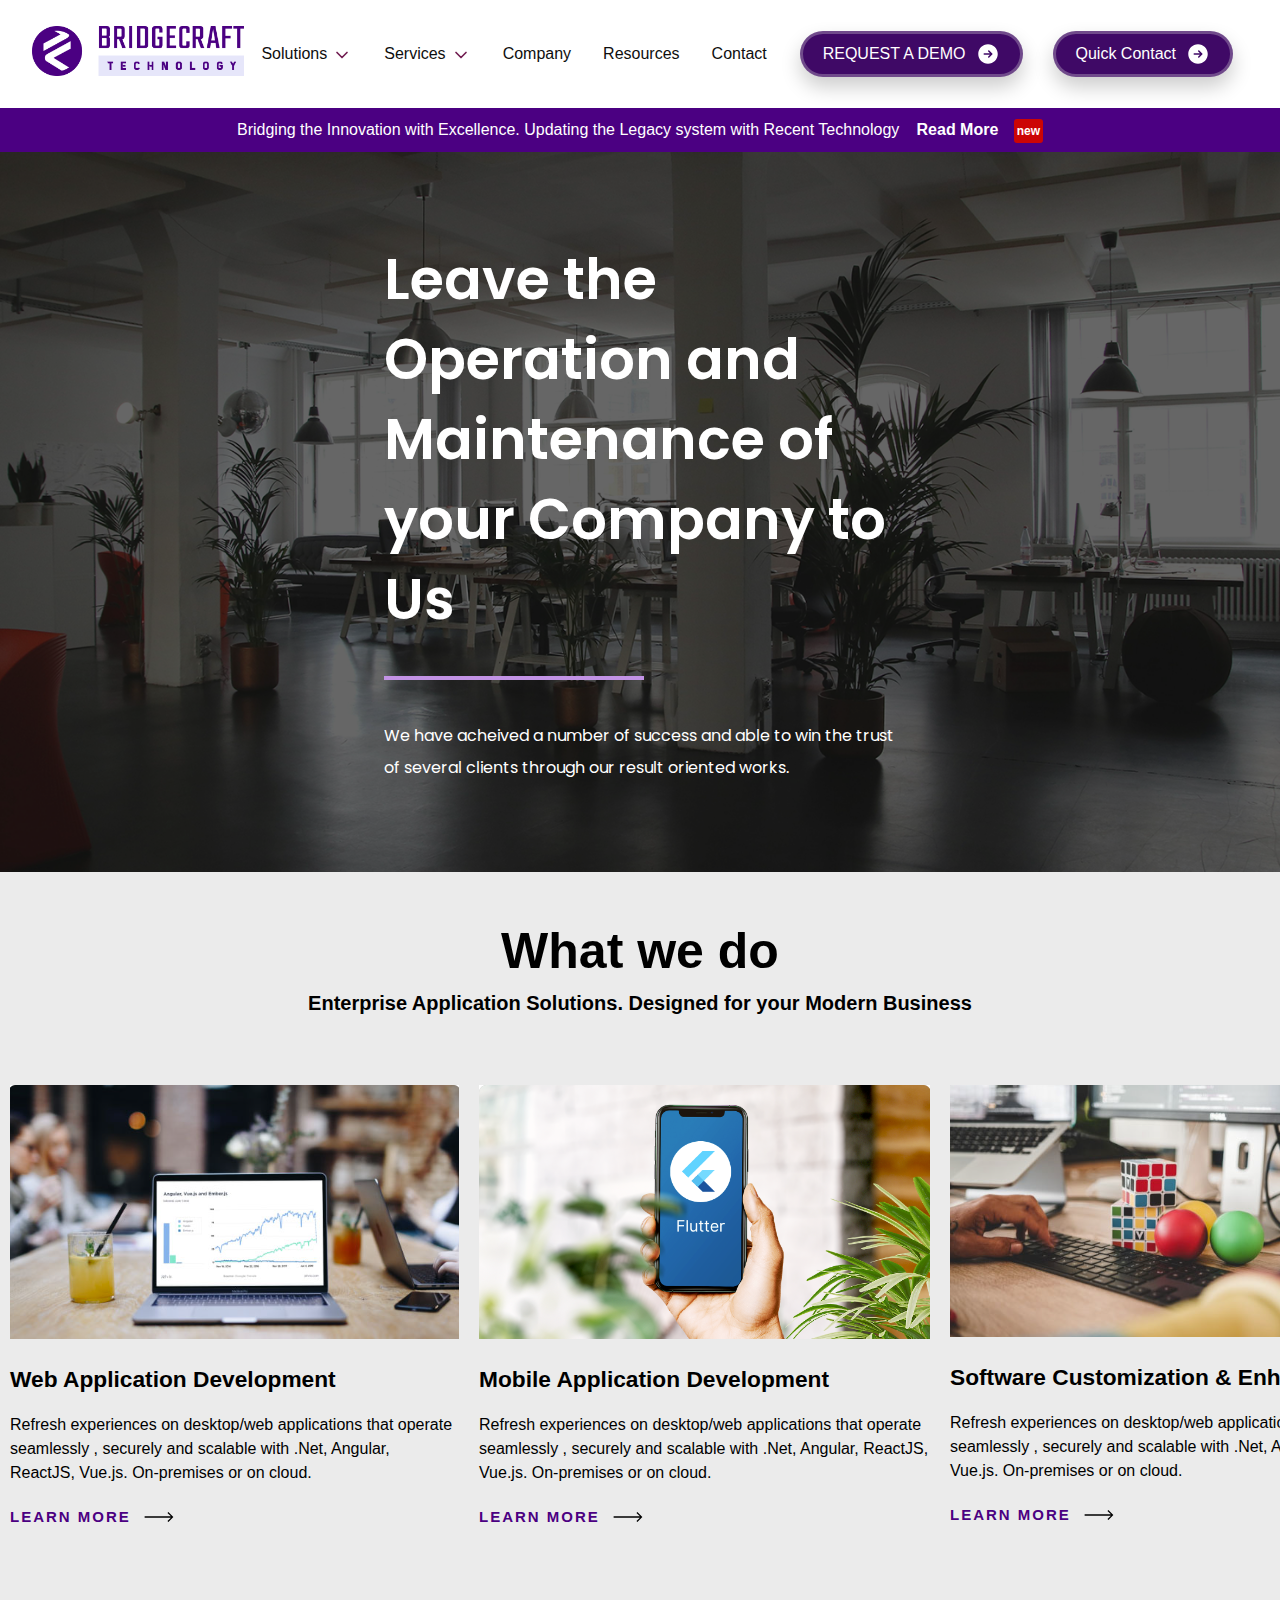
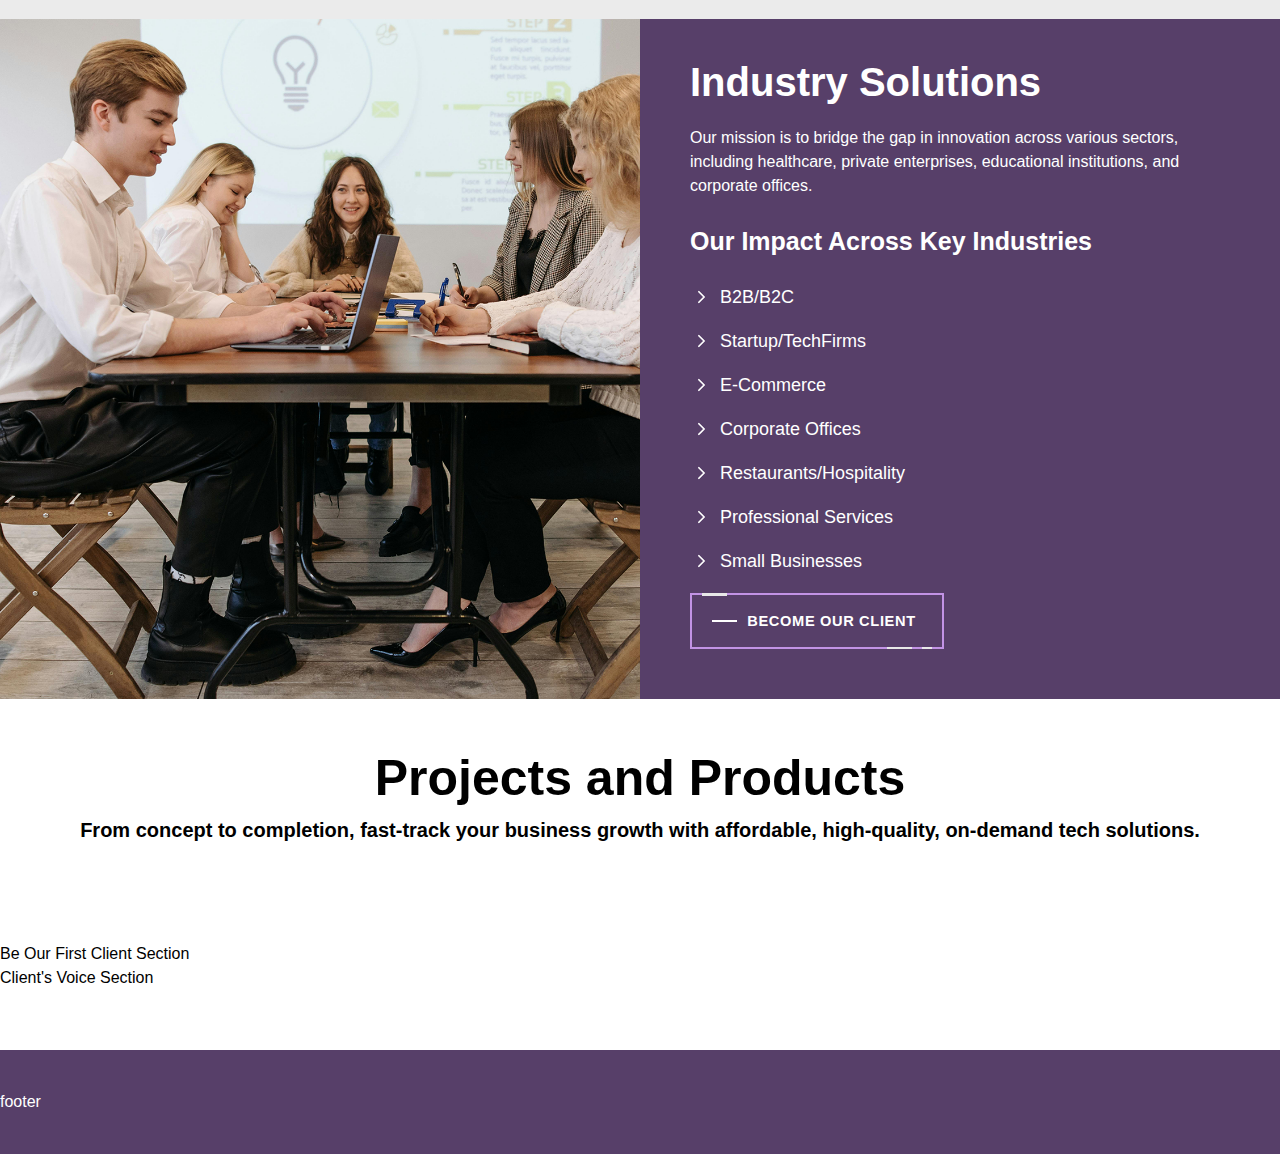
==== index.html @ 3463e739 "changes" ====
<!DOCTYPE html>
<html lang="en">

<head>
    <meta charset="UTF-8">
    <meta name="viewport" content="width=device-width, initial-scale=1.0">
    <title>BridgeCraft | Bridging Innovation with Excellence</title>
    <link rel="stylesheet" href="assets/css/style.css">
    <link rel="stylesheet" href="assets/css/responsive.css">
    <link rel="preconnect" href="https://fonts.googleapis.com">
    <link rel="preconnect" href="https://fonts.gstatic.com" crossorigin>
    <link href="https://fonts.googleapis.com/css2?family=Outfit:wght@100..900&display=swap" rel="stylesheet">
    <link
        href="https://fonts.googleapis.com/css2?family=Outfit:wght@100..900&family=Poppins:ital,wght@0,100;0,200;0,300;0,400;0,500;0,600;0,700;0,800;0,900;1,100;1,200;1,300;1,400;1,500;1,600;1,700;1,800;1,900&display=swap"
        rel="stylesheet">
    <link rel="stylesheet" href="assets/OwlCarousel2-2.3.4/docs/assets/owlcarousel/assets/owl.carousel.min.css">
    <link rel="stylesheet" href="assets/OwlCarousel2-2.3.4/docs/assets/owlcarousel/assets/owl.theme.default.min.css">
    <script src="https://code.jquery.com/jquery-3.7.1.min.js"
        integrity="sha256-/JqT3SQfawRcv/BIHPThkBvs0OEvtFFmqPF/lYI/Cxo=" crossorigin="anonymous"></script>
</head>

<body>
    <section id="section_navbar">
        <nav>
            <div class="navbar">
                <div class="logo">
                    <a href=""><img src="assets/images/logo.png" alt="BridgeCraftTechnology Primary Logo"></a>

                </div>
                <div class="nav-menu">
                    <ul class="menu-main-ul">
                        <li class="menu-main-li"><a href="" class="menu-main-a">Solutions<svg width="20" height="20"
                                    class="dropdown-icon" viewBox="0 0 24 24" fill="none" stroke="currentColor"
                                    stroke-width="2" stroke-linecap="round" stroke-linejoin="round">
                                    <path d="M6 9l6 6 6-6"></path>
                                </svg></a>
                            <div class="sub-menu">
                                <ul class="dropdown">
                                    <li><a href="">Industry Focus</a></li>
                                    <li><a href="">Potential Impact</a></li>
                                    <li><a href="">Case Studies</a></li>
                                    <li><a href="">CSR</a></li>
                                    <li><a href="">Industry Focus Compact</a></li>
                                    <li><a href="">Potential Impact and Solution</a></li>
                                    <li><a href="">Case Studies and Updates</a></li>

                                </ul>
                            </div>
                        </li>
                        <li class="menu-main-li"><a href="" class="menu-main-a">Services<svg width="20" height="20"
                                    class="dropdown-icon" viewBox="0 0 24 24" fill="none" stroke="currentColor"
                                    stroke-width="2" stroke-linecap="round" stroke-linejoin="round">
                                    <path d="M6 9l6 6 6-6"></path>
                                </svg></a>
                            <div class="sub-menu">
                                <ul class="dropdown">
                                    <li><a href="">Custom Software Development</a></li>
                                    <li><a href="">Business Automation</a></li>
                                    <li><a href="">Reporting and Dashboards</a></li>
                                    <li><a href="">Design and Branding</a></li>
                                    <li><a href="">UI/UX Design</a></li>
                                    <li><a href="">Website Development</a></li>
                                    <li><a href="">Case Studies and Updates</a></li>

                                </ul>
                            </div>
                        </li>
                        <li class="menu-main-li"><a href="" class="menu-main-a">Company</a></li>
                        <li class="menu-main-li"><a href="" class="menu-main-a">Resources</a></li>
                        <li class="menu-main-li"><a href="" class="menu-main-a">Contact</a></li>
                    </ul>
                </div>
                <div class="actions">
                    <button class="btn_demo btn">
                        REQUEST A DEMO
                        <svg fill="currentColor" viewBox="0 0 24 24" class="icon">
                            <path clip-rule="evenodd"
                                d="M12 2.25c-5.385 0-9.75 4.365-9.75 9.75s4.365 9.75 9.75 9.75 9.75-4.365 9.75-9.75S17.385 2.25 12 2.25zm4.28 10.28a.75.75 0 000-1.06l-3-3a.75.75 0 10-1.06 1.06l1.72 1.72H8.25a.75.75 0 000 1.5h5.69l-1.72 1.72a.75.75 0 101.06 1.06l3-3z"
                                fill-rule="evenodd"></path>
                        </svg>
                    </button>
                    <button class="btn_demo btn">
                        Quick Contact
                        <svg fill="currentColor" viewBox="0 0 24 24" class="icon">
                            <path clip-rule="evenodd"
                                d="M12 2.25c-5.385 0-9.75 4.365-9.75 9.75s4.365 9.75 9.75 9.75 9.75-4.365 9.75-9.75S17.385 2.25 12 2.25zm4.28 10.28a.75.75 0 000-1.06l-3-3a.75.75 0 10-1.06 1.06l1.72 1.72H8.25a.75.75 0 000 1.5h5.69l-1.72 1.72a.75.75 0 101.06 1.06l3-3z"
                                fill-rule="evenodd"></path>
                        </svg>
                    </button>
                </div>
            </div>
        </nav>
    </section>
    <section id="section_hot_news" class="">
        <div class="hot_news_content">
            <p>Bridging the Innovation with Excellence. Updating the Legacy system with Recent Technology
                <span><a href="">Read More &nbsp; </a></span>
                <span class="hot-button">new</span>
            </p>
        </div>
    </section>
    <section id="section_banner">
        <div class="banner-content">
            <h1>Leave the Operation and Maintenance of your Company to Us</h1>
            <p>We have acheived a number of success and able to win the trust of several clients through our result
                oriented works.</p>
        </div>
    </section>
    <!-- <section id="section_services">
        <div class="">
            <div class="services_inner">
                <div id="service1" class="service-item">
                    <div class="service-image">
                        <img src="https://pixolabo.com/wp-content/uploads/2024/02/PixoLabo-scase1-1-Customized-Design-206x144.jpg" alt="Customized Design Image">
                    </div>
                    <div class="service-info">
                        <div class="service-title">
                            <span class="ind-sol-counter">01</span>
                            <h3>Website Development</h3>  
                        </div>
                        <div class="service-content">
                            <p>Our expert team will create a visually stunning and user-friendly website that is optimized for all devices and browsers.</p> 
                        </div>
                    </div>
                </div>
                <div id="service2" class="service-item">
                    <div class="service-image">
                        <img src="https://pixolabo.com/wp-content/uploads/2024/02/PixoLabo-scase1-1-Customized-Design-206x144.jpg" alt="Compelling Content Image">
                    </div>
                    <div class="service-info">
                        <div class="service-title">
                            <span class="ind-sol-counter">02</span>
                            <h3>E-Commerce Solutions</h3>
                        </div>
                        <div class="service-content">
                            <p>We’ll craft compelling and engaging content that effectively communicates your message and keeps your visitors hooked.</p>
                        </div>
                    </div>
                </div>
                <div id="service2" class="service-item">
                    <div class="service-image">
                        <img src="https://pixolabo.com/wp-content/uploads/2024/02/PixoLabo-scase1-1-Customized-Design-206x144.jpg" alt="Compelling Content Image">
                    </div>
                    <div class="service-info">
                        <div class="service-title">
                            <span class="ind-sol-counter">03</span>
                            <h3>Website Redesign</h3>
                        </div>
                        <div class="service-content">
                            <p>We’ll craft compelling and engaging content that effectively communicates your message and keeps your visitors hooked.</p>
                        </div>
                    </div>
                </div>
                <div id="service2" class="service-item">
                    <div class="service-image">
                        <img src="https://pixolabo.com/wp-content/uploads/2024/02/PixoLabo-scase1-1-Customized-Design-206x144.jpg" alt="Compelling Content Image">
                    </div>
                    <div class="service-info">
                        <div class="service-title">
                            <span class="ind-sol-counter">04</span>
                            <h3>Web Hosting</h3>
                        </div>
                        <div class="service-content">
                            <p>We’ll craft compelling and engaging content that effectively communicates your message and keeps your visitors hooked.</p>
                        </div>
                    </div>
                </div>
            </div>
        </div>
    </section> -->

    <section class="section_services" id="section_services">
        <div class="main_inner">
            <div class="title">
                <h2 class="fw-700 fs-50">What we do</h2>
                <p class="mt-20 fw-600 fs-20">Enterprise Application Solutions. Designed for your Modern Business</p>
            </div>
            <div class="services_item">
                <div class="items">
                    <div class="items-image">
                        <img src="assets/images/service-1.png" alt="">
                    </div>
                    <div class="items-title mt-20">
                        <h3 class="fw-700 tx-capi">web application development</h3>
                    </div>
                    <div class="items-description mt-20">
                        <p class="">Refresh experiences on desktop/web applications that operate seamlessly , securely
                            and scalable with .Net, Angular, ReactJS, Vue.js. On-premises or on cloud.</p>
                    </div>
                    <div class="learn-more-btn mt-20">
                        <button class="cta">
                            <span class="hover-underline-animation"> Learn More </span>
                            <svg id="arrow-horizontal" xmlns="http://www.w3.org/2000/svg" width="30" height="10"
                                viewBox="0 0 46 16">
                                <path id="Path_10" data-name="Path 10"
                                    d="M8,0,6.545,1.455l5.506,5.506H-30V9.039H12.052L6.545,14.545,8,16l8-8Z"
                                    transform="translate(30)"></path>
                            </svg>
                        </button>
                    </div>

                </div>
                <div class="items">
                    <div class="items-image">
                        <img src="assets/images/service-2.png" alt="">
                    </div>
                    <div class="items-title mt-20">
                        <h3 class="fw-700 tx-capi">mobile application development</h3>
                    </div>
                    <div class="items-description mt-20">
                        <p class="">Refresh experiences on desktop/web applications that operate seamlessly , securely
                            and scalable with .Net, Angular, ReactJS, Vue.js. On-premises or on cloud.</p>
                    </div>
                    <div class="learn-more-btn mt-20">
                        <button class="cta">
                            <span class="hover-underline-animation"> Learn More </span>
                            <svg id="arrow-horizontal" xmlns="http://www.w3.org/2000/svg" width="30" height="10"
                                viewBox="0 0 46 16">
                                <path id="Path_10" data-name="Path 10"
                                    d="M8,0,6.545,1.455l5.506,5.506H-30V9.039H12.052L6.545,14.545,8,16l8-8Z"
                                    transform="translate(30)"></path>
                            </svg>
                        </button>
                    </div>

                </div>
                <div class="items">
                    <div class="items-image">
                        <img src="assets/images/service-3.png" alt="">
                    </div>
                    <div class="items-title mt-20">
                        <h3 class="fw-700 tx-capi">Software customization & enhancement</h3>
                    </div>
                    <div class="items-description mt-20">
                        <p class="">Refresh experiences on desktop/web applications that operate seamlessly , securely
                            and scalable with .Net, Angular, ReactJS, Vue.js. On-premises or on cloud.</p>
                    </div>
                    <div class="learn-more-btn mt-20">
                        <button class="cta">
                            <span class="hover-underline-animation"> Learn More </span>
                            <svg id="arrow-horizontal" xmlns="http://www.w3.org/2000/svg" width="30" height="10"
                                viewBox="0 0 46 16">
                                <path id="Path_10" data-name="Path 10"
                                    d="M8,0,6.545,1.455l5.506,5.506H-30V9.039H12.052L6.545,14.545,8,16l8-8Z"
                                    transform="translate(30)"></path>
                            </svg>
                        </button>
                    </div>

                </div>

            </div>
        </div>
    </section>

    <section id="solutions_section">
        <div class="solution_outer">
            <div class="solution_image">
                <img src="assets/images/ind-sol.png" alt="industry image">
            </div>
            <div class="solution_content">
                <div class="title">
                    <h3>Industry Solutions</h3>
                </div>
                <div class="short-info mt-30">
                    <p>Our mission is to bridge the gap in innovation across various sectors, including healthcare,
                        private enterprises, educational institutions, and corporate offices.</p>
                    <!-- <p class="mt-30">Our mission is to bridge the gap in innovation across various sectors, including healthcare, private enterprises, educational institutions, and corporate offices.</p> -->
                </div>
                <div class="sub-title mt-30">
                    <h3>Our Impact Across Key Industries</h3>
                </div>
                <div class="industry-list mt-30">
                    <ul>
                        <li><a href="">B2B/B2C</a></li>
                        <li><a href="">Startup/TechFirms</a></li>
                        <li><a href="">E-Commerce</a></li>
                        <li><a href="">Corporate Offices</a></li>
                        <li><a href="">Restaurants/Hospitality</a></li>
                        <li><a href="">Professional Services</a></li>
                        <li><a href="">Small Businesses</a></li>
                    </ul>
                </div>
                <a class="fancy" href="#">
                    <span class="top-key"></span>
                    <span class="text">Become Our Client</span>
                    <span class="bottom-key-1"></span>
                    <span class="bottom-key-2"></span>
                </a>

            </div>
        </div>
    </section>

    <section class="section_products ptb-60">
        <div class="main_inner">
            <div class="title">
                <h2 class="fw-700 fs-50">Projects and Products</h2>
                <p class="mt-20 fw-600 fs-20">From concept to completion, fast-track your business growth with
                    affordable, high-quality, on-demand tech solutions.</p>
            </div>
            <div class="products_items pt-40">
                <div class="owl-carousel" id="product_carousel">

                    <div>
                        <div class="item">
                            <div class="content">
                                <div class="items-title mt-20">
                                    <h3 class="fw-700 tx-capi fs-40">OfficeSync - manage your office works in a single
                                        place</h3>
                                </div>
                                <div class="item-category mt-20">
                                    <span>web application</span>
                                </div>
                                <div class="description ">
                                    <p class="mt-40">I really love working with these guys! After they successfully
                                        built BongoPay, our eWallet platform, I was so satisfied with the outcome that I
                                        decided to partner with them for my next project, which is a recruitment portal.
                                        Highly recommend Magicminds to anyone looking to bring their digital payment
                                        dreams to life!</p>
                                    <p class="mt-40">I really love working with these guys! After they successfully
                                        built BongoPay, our eWallet platform, I was so satisfied with the outcome that I
                                        decided to partner with them for my next project, which is a recruitment portal.
                                        Highly recommend Magicminds to anyone looking to bring their digital payment
                                        dreams to life!</p>
                                </div>
                                <div class="know-more-btn mt-40">
                                    <div class="actions">
                                        <button class="btn_demo">
                                            Know More / Case Study
                                            <svg fill="currentColor" viewBox="0 0 24 24" class="icon">
                                                <path clip-rule="evenodd"
                                                    d="M12 2.25c-5.385 0-9.75 4.365-9.75 9.75s4.365 9.75 9.75 9.75 9.75-4.365 9.75-9.75S17.385 2.25 12 2.25zm4.28 10.28a.75.75 0 000-1.06l-3-3a.75.75 0 10-1.06 1.06l1.72 1.72H8.25a.75.75 0 000 1.5h5.69l-1.72 1.72a.75.75 0 101.06 1.06l3-3z"
                                                    fill-rule="evenodd"></path>
                                            </svg>
                                        </button>
                                    </div>

                                </div>

                            </div>
                            <div class="image">
                                <img src="https://cdn-jhioh.nitrocdn.com/VteKoLCwJwvBFPJxejdBktiSnzeaUJLY/assets/images/optimized/rev-f3841c4/magicminds.io/wp-content/uploads/2023/08/Mbongo.png"
                                    alt="">
                            </div>
                        </div>


                    </div>
                    <div>
                        <div class="item">
                            <div class="content">
                                <div class="items-title mt-20">
                                    <h3 class="fw-700 tx-capi fs-40">Find My Guide - a Guide finding app for tourist
                                        visiting Nepal.</h3>
                                </div>
                                <div class="item-category mt-20">
                                    <span>mobile application</span>
                                </div>
                                <div class="description ">
                                    <p class="mt-40">I really love working with these guys! After they successfully
                                        built BongoPay, our eWallet platform, I was so satisfied with the outcome that I
                                        decided to partner with them for my next project, which is a recruitment portal.
                                        Highly recommend Magicminds to anyone looking to bring their digital payment
                                        dreams to life!</p>
                                    <p class="mt-40">I really love working with these guys! After they successfully
                                        built BongoPay, our eWallet platform, I was so satisfied with the outcome that I
                                        decided to partner with them for my next project, which is a recruitment portal.
                                        Highly recommend Magicminds to anyone looking to bring their digital payment
                                        dreams to life!</p>
                                </div>
                                <div class="know-more-btn mt-40">
                                    <div class="actions">
                                        <button class="btn_demo">
                                            Know More / Case Study
                                            <svg fill="currentColor" viewBox="0 0 24 24" class="icon">
                                                <path clip-rule="evenodd"
                                                    d="M12 2.25c-5.385 0-9.75 4.365-9.75 9.75s4.365 9.75 9.75 9.75 9.75-4.365 9.75-9.75S17.385 2.25 12 2.25zm4.28 10.28a.75.75 0 000-1.06l-3-3a.75.75 0 10-1.06 1.06l1.72 1.72H8.25a.75.75 0 000 1.5h5.69l-1.72 1.72a.75.75 0 101.06 1.06l3-3z"
                                                    fill-rule="evenodd"></path>
                                            </svg>
                                        </button>
                                    </div>

                                </div>

                            </div>
                            <div class="image">
                                <img src="https://cdn-jhioh.nitrocdn.com/VteKoLCwJwvBFPJxejdBktiSnzeaUJLY/assets/images/optimized/rev-f3841c4/magicminds.io/wp-content/uploads/2023/08/Powerlogy.png"
                                    alt="">
                            </div>
                        </div>


                    </div>


                </div>
            </div>

        </div>
    </section>

    <section>
        Be Our First Client Section
    </section>
    <section>
        Client's Voice Section
    </section>
    <section id="footer_section">
        <div class="main_inner">
            <footer>
                footer
            </footer>
        </div>

    </section>
    <script src="assets/js/main.js"></script>
    <script src="assets/OwlCarousel2-2.3.4/docs/assets/owlcarousel/owl.carousel.min.js"></script>
</body>

</html>
---- assets/css/style.css ----
:root {
    --primary-color: #4b0082;
    --primary-color-2: #3a5f00;
    --divider-color: #c293e5;
    --white: #ffffff;
    --black: #0E0E0E;
    --off-white-green: #EDF2E5;
    --sub-heading:#535353;
}

body {
    margin: 0;
    padding: 0;
    line-height: 1.5rem;
  font-family: 'Segoe UI', 'system', -apple-system, BlinkMacSystemFont, 'Segoe UI', Roboto, 'Helvetica Neue', Arial, sans-serif;
    font-size: 1rem;
    font-weight: normal;
}

a {
  font-family: 'Segoe UI', 'system', -apple-system, BlinkMacSystemFont, 'Segoe UI', Roboto, 'Helvetica Neue', Arial, sans-serif;
    font-weight: normal;
}

a, a:hover {
    text-decoration: none;
    color: #0E0E0E;
}

ul, li {
    padding: 0;
    margin: 0;
}

p {
    margin: 0;
    /* padding-bottom: 1rem; */
}

h1, h2, h3, h4, h5, h6 {
    margin: 0;
    font-family: 'Segoe UI', 'system', -apple-system, BlinkMacSystemFont, 'Segoe UI', Roboto, 'Helvetica Neue', Arial, sans-serif;
    font-weight: 500;
}

h1 {
    font-size: 3.75rem;
    line-height: 4.58rem;
}

h2 {
    font-size: 2rem;
    line-height: 2.4rem;
}

h3 {
    font-size: 1.42rem;
    line-height: 1.7rem;
}
.fs-18{
    font-size: 18px;
}
.fs-20{
    font-size: 20px;
}
.fs-30{
    font-size: 30px;
}
.fs-40{
    font-size: 40px;
}
.fs-50{
    font-size: 50px;
}
ul li {
    list-style: none;
}

/* margin */
.mt-5 {
    margin-top: 0.3125rem;
}

.mt-10 {
    margin-top: 0.625rem;
}

.mt-20 {
    margin-top: 1.25rem;
}

.mt-30 {
    margin-top: 1.875rem;
}

.mt-40 {
    margin-top: 2.5rem;
}

.mt-50 {
    margin-top: 3.125rem;
}

/* margin bottom */
.mb-5 {
    margin-bottom: 0.3125rem;
}

.mb-10 {
    margin-bottom: 0.625rem;
}

.mb-20 {
    margin-bottom: 1.25rem;
}

.mb-30 {
    margin-bottom: 1.875rem;
}

.mb-40 {
    margin-bottom: 2.5rem;
}

.mb-50 {
    margin-bottom: 3.125rem;
}

/* padding */
.pt-5 {
    padding-top: 0.3125rem;
}

.pt-10 {
    padding-top: 0.625rem;
}

.pt-20 {
    padding-top: 1.25rem;
}

.pt-30 {
    padding-top: 1.875rem;
}

.pt-40 {
    padding-top: 2.5rem;
}

.pt-50 {
    padding-top: 3.125rem;
}

.pb-5 {
    padding-bottom: 0.3125rem;
}

.pb-10 {
    padding-bottom: 0.625rem;
}

.pb-20 {
    padding-bottom: 1.25rem;
}

.pb-30 {
    padding-bottom: 1.875rem;
}

.pb-40 {
    padding-bottom: 2.5rem;
}

.pb-50 {
    padding-bottom: 3.125rem;
}
.ptb-60{
    padding: 60px 0;
}

.fw-500{
    font-weight: 500;
}
.fw-600{
    font-weight: 600;
}
.fw-700{
    font-weight: 700;
}
.text-center{
    text-align: center;
}

.tx-capi{
    text-transform: capitalize;
}

/* navabr css */
#section_navbar .navbar{
    display: flex;
    justify-content: space-between;
    align-items: center;
    background-color: var(--white);
    padding: 1.6rem 2rem;
}
.navbar .logo img{
    height: 3.125rem;
}
.nav-menu{
    position: relative;
}

.nav-menu .menu-main-ul{
    display: flex;
    margin: 0;
    padding: 0;
}
.nav-menu .menu-main-li {
    position: relative; /* Ensure submenus are positioned relative to their parent li */
}
.nav-menu .menu-main-ul .menu-main-li{
    margin: 0 4rem;
}
.nav-menu .menu-main-ul .menu-main-li .menu-main-a{
    position: relative;
    transition: color 0.3s ease;
    display: inline-block;
    font-weight: 500;
}
.nav-menu .menu-main-ul .menu-main-li .menu-main-a::after{
    content: '';
    position: absolute;
    left: 0;
    bottom: -0.375rem; /* Adjust based on desired spacing */
    width: 100%;
    height: 0.188rem; /* Underline height */
    background-color: var(--primary-color); /* Underline color */
    transform: scaleX(0); /* Start with zero width */
    transform-origin: left; /* Animation starts from the left */
    transition: transform 0.3s ease; /* Smooth transition for width scaling */
   

}
.nav-menu .menu-main-ul .menu-main-li .menu-main-a:hover::after,
.nav-menu .menu-main-ul .menu-main-li .menu-main-a:active::after,
.nav-menu .menu-main-ul .menu-main-li .menu-main-a:focus::after
{
    transform: scaleX(1);
    
}
.dropdown-icon {
    margin-left: 5px;
    color: #711d51;
    vertical-align: middle;
    transition: transform 0.3s ease;
}
.nav-menu .sub-menu .dropdown{
   display: none;
   position: absolute;
   top: 130%;
   left: 0;
   background: var(--white);
   color: var(--black);
   box-shadow: 0 2px 5px rgba(0, 0, 0, 0.2);
   border-radius: 4px;
   min-width: 280px;
   z-index: 1000;
   opacity: 0;
   visibility: hidden;
   transition: opacity 0.3 ease, visibility 0.3s ease;
}
.nav-menu .sub-menu .dropdown li{
    position: relative;
    padding: 15px 15px;
    border-bottom: 1px solid #ddd;
    overflow: hidden;
    cursor: pointer;
}
.nav-menu .sub-menu .dropdown li:last-child{
    border-bottom: none;
}
.nav-menu .sub-menu .dropdown a{
    color: #333;
    font-weight: normal;
    position: relative;
    display: block;
    z-index: 1;
}
.sub-menu {
    position: absolute;
    top: 120%; /* Adjust this to position the submenu correctly */
    left: 0;
    background: var(--white);
    color: var(--black);
    box-shadow: 0 2px 5px rgba(0, 0, 0, 0.2);
    border-radius: 4px;
    min-width: 160px;
    z-index: 1000;
    opacity: 0;
    visibility: hidden;
    transition: opacity 0.3s ease, visibility 0.3s ease;
}

.nav-menu li:hover .sub-menu,
.sub-menu:hover {
    display: block;
    opacity: 1;
    visibility: visible;
}

.sub-menu ul {
    list-style: none;
    padding: 0;
    margin: 0;
}

.sub-menu li {
    position: relative; /* Ensure the pseudo-element is positioned correctly */
    padding: 10px;
    border-bottom: 1px solid #ddd;
    overflow: hidden; /* Hide the overflowing pseudo-element */
    cursor: pointer;
}

.sub-menu li:last-child {
    border-bottom: none;
}

.sub-menu li a {
    color: var(--black);
    text-decoration: none;
    display: block;
    position: relative;
    z-index: 1; /* Ensure the link text is above the pseudo-element */
}


.sub-menu li::after {
    content: '';
    position: absolute;
    left: 0;
    top: 0;
    width: 0;
    height: 100%;
    background-color: #8b236398;
    transition: width 0.5s ease;
    z-index: 0; /* Ensure the pseudo-element is below the link text */
}
.nav-menu .sub-menu li:hover a{
    color: #fff;
}

.sub-menu li:hover::after {
    width: 100%;
}

.nav-menu li:hover .sub-menu .dropdown
{
    display: block;
    opacity: 1;
    visibility: visible;
}
.nav-menu li:hover .dropdown-icon
{
    transform: rotate(180deg);
}

.actions{
    display: flex;
}

.btn{
    margin: 0 0.938rem;
    cursor: pointer;
}

.actions .btn_demo{
    position: relative;
    /* transition: all 0.3s ease-in-out; */
    transition: all 0.4s ease-in;
    box-shadow: 0px 0.625rem 1.25rem rgba(0, 0, 0, 0.2);
    padding-block: 0.5rem;
    padding-inline: 1.25rem;
    background-color: rgb(63 9 102);
    border-radius: 9999px;
    display: flex;
    align-items: center;
    justify-content: center;
    color: #ffff;
    gap: 0.625rem;
    font-weight: 500;
    border: 0.188rem solid #e0e0e04d;
    outline: none;
    overflow: hidden;
    font-size: 1rem;
    cursor: pointer;
  }
  
  .icon {
    width: 1.5rem;
    height: 1.5rem;
    transition: all 0.3s ease-in-out;
  }
  
  .actions .btn_demo:hover {
    transform: scale(1.05);
    border-color: #fff9;
  }
  
  .actions .btn_demo:hover .icon {
    transform: translate(0.25rem);
  }
  
  .actions .btn_demo:hover::before {
    animation: shine 1.5s ease-out infinite;
  }
  
  .actions .btn_demo::before {
    content: "";
    position: absolute;
    width: 6.25rem;
    height: 100%;
    background-image: linear-gradient(
      120deg,
      rgba(255, 255, 255, 0) 30%,
      rgba(255, 255, 255, 0.8),
      rgba(255, 255, 255, 0) 70%
    );
    top: 0;
    left: -6.25rem;
    opacity: 0.6;
  }
  
  @keyframes shine {
    0% {
      left: -6.25rem;
    }
  
    60% {
      left: 100%;
    }
  
    to {
      left: 100%;
    }
  }
  
  /* section hot news */
  #section_hot_news{
    background:var(--primary-color);
    padding: .8rem .4rem;
    display: flex;
    align-items: center;
    justify-content: center;
    
  }
  #section_hot_news .hot_news_content p{
    color: var(--white);
    
  }
  #section_hot_news .hot_news_content a{
    color: var(--white);
    font-weight: 600;
    margin-left: .8rem;
    position: relative;
    transition: color 0.3 ease;
  }
  #section_hot_news .hot_news_content a::after{
    content: '';
    position: absolute;
    left: 0;
    bottom: -0.125rem;
    width: 85%;
    height: 0.125rem;
    background-color: var(--white);
    transform: scaleX(0);
    transition: transform 0.3s ease;
    transform-origin: left;
  }
  #section_hot_news .hot_news_content a:hover::after,
  #section_hot_news .hot_news_content a:active::after,
  #section_hot_news .hot_news_content a:focus::after {
      transform: scaleX(1);
  }

  .hot-button {
    display: inline-block;
    margin-left: 0.125rem;
    padding: 0 0.188rem;
    background-color: rgb(204, 5, 5);
    color: white;
    font-size: 0.75rem;
    font-weight: bold;
    border-radius: 0.188rem;
    animation: blink 1s infinite;
}
@keyframes blink {
    0% { opacity: 1; }
    50% { opacity: 0; }
    100% { opacity: 1; }
}

/* banner section */
#section_banner {
    position: relative;
    height: 80vh;
    overflow: hidden;
}

#section_banner::before {
    content: "";
    position: absolute;
    top: 0;
    left: 0;
    width: 100%;
    height: 100%;
    background-image: url('/assets/images/BCT-BG.png');
    background-size: cover;
    background-position: center;
    animation: zoomOut 20s infinite;
    z-index: 1;
}

@keyframes zoomOut {
    0% {
        transform: scale(1.2);
    }
    100% {
        transform: scale(1);
    }
}

#section_banner::after {
    content: "";
    position: absolute;
    top: 0;
    left: 0;
    width: 100%;
    height: 100%;
    background-color: rgba(0, 0, 0, 0.6);
    z-index: 2;
}

.banner-content {
    position: absolute;
    z-index: 3;
    color: white;
    top: 50%;
    left: 50%;
    transform: translate(-50%, -50%);
    max-width: 40%;
    padding: 0 1.25rem;
}

#section_banner .banner-content h1 {
    font-size: 4rem !important;
    line-height: 5.9rem;
    font-family: "Poppins", sans-serif;
    /* text-shadow: 0.0625rem 0.0625rem 0.125rem rgba(0, 0, 0, 0.4); */
    position: relative;
    padding-bottom: 2.5rem;
    font-weight: 600;
}

#section_banner .banner-content p {
    padding-top: 2.5rem;
    line-height: 2.5rem;
    font-family: "Poppins", sans-serif;
}

#section_banner .banner-content h1::after {
    content: "";
    display: block;
    width: 16.25rem;
    height: 0.25rem;
    background-color: var(--divider-color);
    position: absolute;
    bottom: 0;
    left: 0;
}
/* services section */
#section_services {
    background-color: #EBEBEB;
    padding: 3.75rem 0;
}

.services_inner {
    display: flex;
    flex-direction: column;
    gap: 1.25rem;
    padding: 1.25rem;
}

.service-item {
    display: flex;
    align-items: center;
    justify-content: flex-start; /* Align items to the start */
    padding: 1.875;
    border-style: solid;
    border-width: 1px 0 0;
    border-color: #23232333;
    transition: background-color 0.3s ease, box-shadow 0.3s ease;
    position: relative;
}

.service-image {
    flex: 0 0 200px; /* Set a fixed size for the image */
    max-width: 200px; /* Adjust as necessary */
    opacity: 0; /* Initially hide the image */
    transform: translateX(-20px); /* Slide the image in from the left */
    transition: opacity 0.9s ease, transform 0.9s ease; /* Smooth transition for opacity and transform */
}

.service-image img {
    width: 100%;
    height: auto;
}

.service-info {
    display: flex;
    align-items: center;
    width: 100%;
    flex-direction: row;
    justify-content: space-between;
    position: relative; /* Added to help with absolute positioning */
}

.service-title {
    flex: 2;
    width: 50%;
    transform: translateX(0); /* Initial position */
    transition: transform 0.9s ease; /* Smooth transition for transform */
}
.service-title{
    display: flex;
    align-items: center;
}
.service-title span{
    border: 1px solid #23232333;
    border-radius: 1.25rem;
    padding: 1px 8px;
    /* border-bottom: 3px solid #23232333;; */
    font-weight: 700;
    margin: 0 30px;
    background: var(--primary-color);
    color: var(--white);
}


.service-title h3 {
    margin: 0;
    /* font-family: "Poppins", sans-serif; */
    font-size: 2.5rem;
    color: #333;
    line-height: 1.25em;
    letter-spacing: -.02em;
    padding: 0 20px 0 0;
    font-weight: 600;
}

.service-content {
    /* flex: 2; */
    width: 45%;
    margin-left: 40px; /* Adjust this value to create the desired gap */

}
.service-content p {
    margin: 0;
    color: #535353;
    /* font-family: "Poppins", sans-serif; */
    line-height: 30px;
    font-weight: 600;
}

.service-item:hover .service-image {
    opacity: 1; /* Show the image on hover */
    transform: translateX(120px); /* Slide the image to its original position */
}

.service-item:hover .service-title {
    transform: translateX(220px); /* Move the title to the right when hovered */
}


/* .service-item:hover {
    background-color: #f5f5f5;
    box-shadow: 0 4px 8px rgba(0, 0, 0, 0.1);
} */


/* solutions section */
#solutions_section{
 /* background: #4d545c; */
 background: #573f69;
}

.main_wrapper {
    margin: 0 auto;
    padding: 0 20px;
}
/* .solution_outer{
    display: flex;
    align-items: center;
    justify-content: space-between;    
}
.solution_outer .solution_image{
    flex: 1;
    max-width: 50%;
}
.solution_outer .solution_image img{
    width: 100%;
    height: auto;
    display: block;    
} */


.solution_outer {
    display: flex;
    align-items: stretch; /* Make sure the image and content stretch to the same height */
    justify-content: space-between;
  }
  
  .solution_outer .solution_image {
    /* flex: 1; */
    max-width: 50%;
    overflow: hidden; /* Ensure the image covers the entire div */
  }
  
  .solution_outer .solution_image img {
    width: 100%;
    height: 100%;
    object-fit: cover; /* Cover the entire div without distorting the image */
    display: block;
  }

.solution_content{
    flex: 1;
    max-width: 50%;
    padding: 50px;
}
.solution_content {
    color: var(--white);
}
.solution_content .title h3{
    font-size: 40px;
    font-weight: 700;
}
.solution_content .sub-title h3{
    font-size: 25px;
    font-weight: 700;
}
.industry-list ul li{
    margin: 20px 0;
    font-size: 21px;
    padding-left: 30px;
    position: relative;
}
.industry-list ul li a{
    color: var(--white);
    transition: color 0.3s ease;
    transform: scaleX();
}
.industry-list ul li a:hover{
    color: #9ecb58;
    ;
}
.industry-list li::before {
    content: '';
    position: absolute;
    left: 0;
    top: 50%;
    transform: translateY(-50%);
    width: 23px; /* Adjust size of the arrow */
    height: 21px;
    background: url('data:image/svg+xml;utf8,<svg xmlns="http://www.w3.org/2000/svg" viewBox="0 0 24 24" fill="none" stroke="white" stroke-width="2" stroke-linecap="round" stroke-linejoin="round"><path d="M9 18l6-6-6-6"/></svg>') no-repeat center;
    background-size: contain; /* Scale the SVG properly */
    /* margin-right: 80px; */
  }
  /* fancy button */

  .know-more-btn .a{
    color: var(--black)!important;
}
  .fancy {
    background-color: transparent;
    border: 2px solid #c293e5;
    border-radius: 0;
    box-sizing: border-box;
    color: #fff;
    cursor: pointer;
    display: inline-block;
    float: left;
    font-weight: 700;
    letter-spacing: 0.05em;
    margin: 0;
    outline: none;
    overflow: visible;
    padding: 1.25em 2em;
    position: relative;
    text-align: center;
    text-decoration: none;
    text-transform: none;
    transition: all 0.3s ease-in-out;
    user-select: none;
    font-size: 13px;
   }
   


   .fancy::before {
    content: " ";
    width: 1.5625rem;
    height: 2px;
    background: white;
    top: 50%;
    left: 1.5em;
    position: absolute;
    transform: translateY(-50%);
    transform-origin: center;
    transition: background 0.3s linear, width 0.3s linear;
   }
   
   .fancy .text {
    font-size: 1.125em;
    line-height: 1.33333em;
    padding-left: 2em;
    display: block;
    text-align: left;
    transition: all 0.3s ease-in-out;
    text-transform: uppercase;
    text-decoration: none;
    color: rgb(255, 255, 255);
   }
   
   .fancy .top-key {
    height: 3px;
    width: 1.5625rem;
    top: -2px;
    left: 0.625rem;
    position: absolute;
    background: #e8e8e8;
    transition: width 0.5s ease-out, left 0.3s ease-out;
   }
   
   .fancy .bottom-key-1 {
    height: 2px;
    width: 1.5625rem;
    right: 1.875rem;
    bottom: -2px;
    position: absolute;
    background: #e8e8e8;
    transition: width 0.5s ease-out, right 0.3s ease-out;
   }
   
   .fancy .bottom-key-2 {
    height: 2px;
    width: 0.625rem;
    right: 0.625rem;
    bottom: -2px;
    position: absolute;
    background: #e8e8e8;
    transition: width 0.5s ease-out, right 0.3s ease-out;
   }
   
   .fancy:hover {
    color: white;
    /* background: var(--primary-color); */
    background: var(--white);
    
   }
   
   .fancy:hover::before {
    width: 1.56rem;
    background: var(--black);
    color: var(--black);
   }
   
   .fancy:hover .text {
    color: var(--black);
    padding-left: 1.5em;
   }
   
   .fancy:hover .top-key {
    left: -2px;
    width: 0px;
   }
   
   .fancy:hover .bottom-key-1,
    .fancy:hover .bottom-key-2 {
    right: 0;
    width: 0;
   }

   /* service 2 section */
   .main_inner .title{
    text-align: center;
   }

   #section_services{
    padding: 60px 0;
   }
.main_inner{
    max-width: 1500px;
    margin: 0 auto;
}
   .section_services .services_item{
    display: flex;
    padding-top: 40px;
   }
   .section_services .services_item .items{
    
        flex: 1 1 calc(33.333% - 20px); /* Adjust the width and spacing */
        margin: 10px;
        padding: 20px 0;
        /* background-color: #fff; Adjust as needed */
        /* box-shadow: 0 2px 5px rgba(0, 0, 0, 0.1); */
        /* text-align: center; */
        border-radius: 8px; /* Optional rounded corners */
      
   }
.items .items-image{
    width: 100%;
    height: auto;
}

   .cta {
    border: none;
    background: none;
    cursor: pointer;
    padding: 0;
  }
  
  .cta span {
    padding-bottom: 7px;
    letter-spacing: 2px;
    font-size: 15px;
    font-weight: bold;
    padding-right: 15px;
    color: var(--primary-color);
    text-transform: uppercase;
  }
  
  .cta svg {
    transform: translateX(-8px);
    transition: all 0.3s ease;
  }
  
  .cta:hover svg {
    transform: translateX(0);
  }
  
  .cta:active svg {
    transform: scale(0.9);
  }
  
  .hover-underline-animation {
    position: relative;
    color: black;
    padding-bottom: 20px;
  }
  
  .hover-underline-animation:after {
    content: "";
    position: absolute;
    width: 80%;
    transform: scaleX(0);
    height: 3px;
    bottom: 0;
    left: 0;
    background-color: var(--primary-color);
    transform-origin: bottom right;
    transition: transform 0.25s ease-out;
  }
  
  .cta:hover .hover-underline-animation:after {
    transform: scaleX(1);
    transform-origin: bottom left;
  }

  /* works  */
  .products_items .item{
    display: flex;
    justify-content: space-between;
    align-items: center;
    background: var(--white);
    padding: 20px;
    border-radius: 8px;
    /* box-shadow: 0 4px 8px rgba(0, 0, 0, 0.1); */
    position: relative;
  }
  .content, .image {
    flex: 1;
     /* Center-align content */
  }
 /* Navigation arrows styling */
.owl-nav {
    position: absolute !important;
    top: 50% !important;
    width: 100% !important;
    display: flex !important;
    justify-content: space-between !important;
    transform: translateY(-50%) !important;
  }
  
  .owl-nav button {
    background: var(--primary-color) !important;
    color: #fff !important;
    border: none !important;
    border-radius: 50% !important;
    width: 40px !important;
    height: 40px !important;
    display: flex !important;
    align-items: center !important;
    justify-content: center !important;
    cursor: pointer !important;
    transition: background 0.3s ease !important;
    padding: 0 !important; /* Ensure no padding */
    line-height: 0 !important; /* Ensure line height does not affect centering */
  }
  
  .owl-nav button:hover {
    background: var(--divider-color) !important;
  }
  .owl-nav .owl-prev {
    position: absolute;
    left: -50px; /* Adjust as needed */
  }
  
  .owl-nav .owl-next {
    position: absolute;
    right: -50px; /* Adjust as needed */
  }
  .item-category span{
    background: #e7e6e6;
    padding: 5px;
    
  }
  .products_items .items-title h3{
    line-height: 50px;
  }

  /* footer section */
  #footer_section{
    margin-top: 60px;
    background: #573f69;
  }
  footer{
    padding: 40px 0;
    color: #fff;
  }
---- assets/css/responsive.css ----
/* Extra small devices (phones, 600px and down) */
@media only screen and (max-width: 600px) {
    .nav-menu .menu-main-ul {
        flex-direction: column;
    }
    
    .nav-menu .menu-main-ul .menu-main-li {
        width: 100%;
    }
    
    .nav-menu .menu-main-ul .menu-main-li .menu-main-a {
        text-align: left;
        padding: 14px 16px;
    }
}

/* Small devices (portrait tablets and large phones, 600px and up) */
@media only screen and (min-width: 600px) and (max-width: 768px) {
    .nav-menu .menu-main-ul {
        flex-direction: column;
    }
    
    .nav-menu .menu-main-ul .menu-main-li {
        width: 100%;
    }
    
    .nav-menu .menu-main-ul .menu-main-li .menu-main-a {
        text-align: left;
        padding: 14px 16px;
    }
}

/* Medium devices (landscape tablets, 768px and up) */
@media only screen and (min-width: 768px) and (max-width: 992px) {
    .nav-menu .menu-main-ul {
        flex-direction: row;
    }
    
    .nav-menu .menu-main-ul .menu-main-li {
        width: auto;
    }
    
    .nav-menu .menu-main-ul .menu-main-li .menu-main-a {
        text-align: center;
        padding: 14px 16px;
    }
}

/* Large devices (desktops, 992px and up) */
@media only screen and (min-width: 992px) and (max-width: 1200px) {
   
    
}

/* Extra large devices (large desktops, 1200px and up) */
@media only screen and (min-width: 1200px) {
    body{
        font-size: 1rem;
    }
    .nav-menu .menu-main-ul .menu-main-li {
        margin: 0 1rem;
    }
    #section_hot_news{
        padding: .6rem .4rem;
    }
    .service-title h3{
        font-size: 2rem;
    }
    #section_banner .banner-content h1{
        font-size: 3.5rem!important;
        line-height: 5rem!important;
    }
    #section_banner .banner-content p {
        padding-top: 2.5rem;
        line-height: 2rem;
    }
    .service-item:hover .service-image {
        opacity: 1; /* Show the image on hover */
        transform: translateX(80px); /* Slide the image to its original position */
    }
    
    .service-item:hover .service-title {
        transform: translateX(120px); /* Move the title to the right when hovered */
    }
    .industry-list ul li{
        font-size: 18px;
    }
}
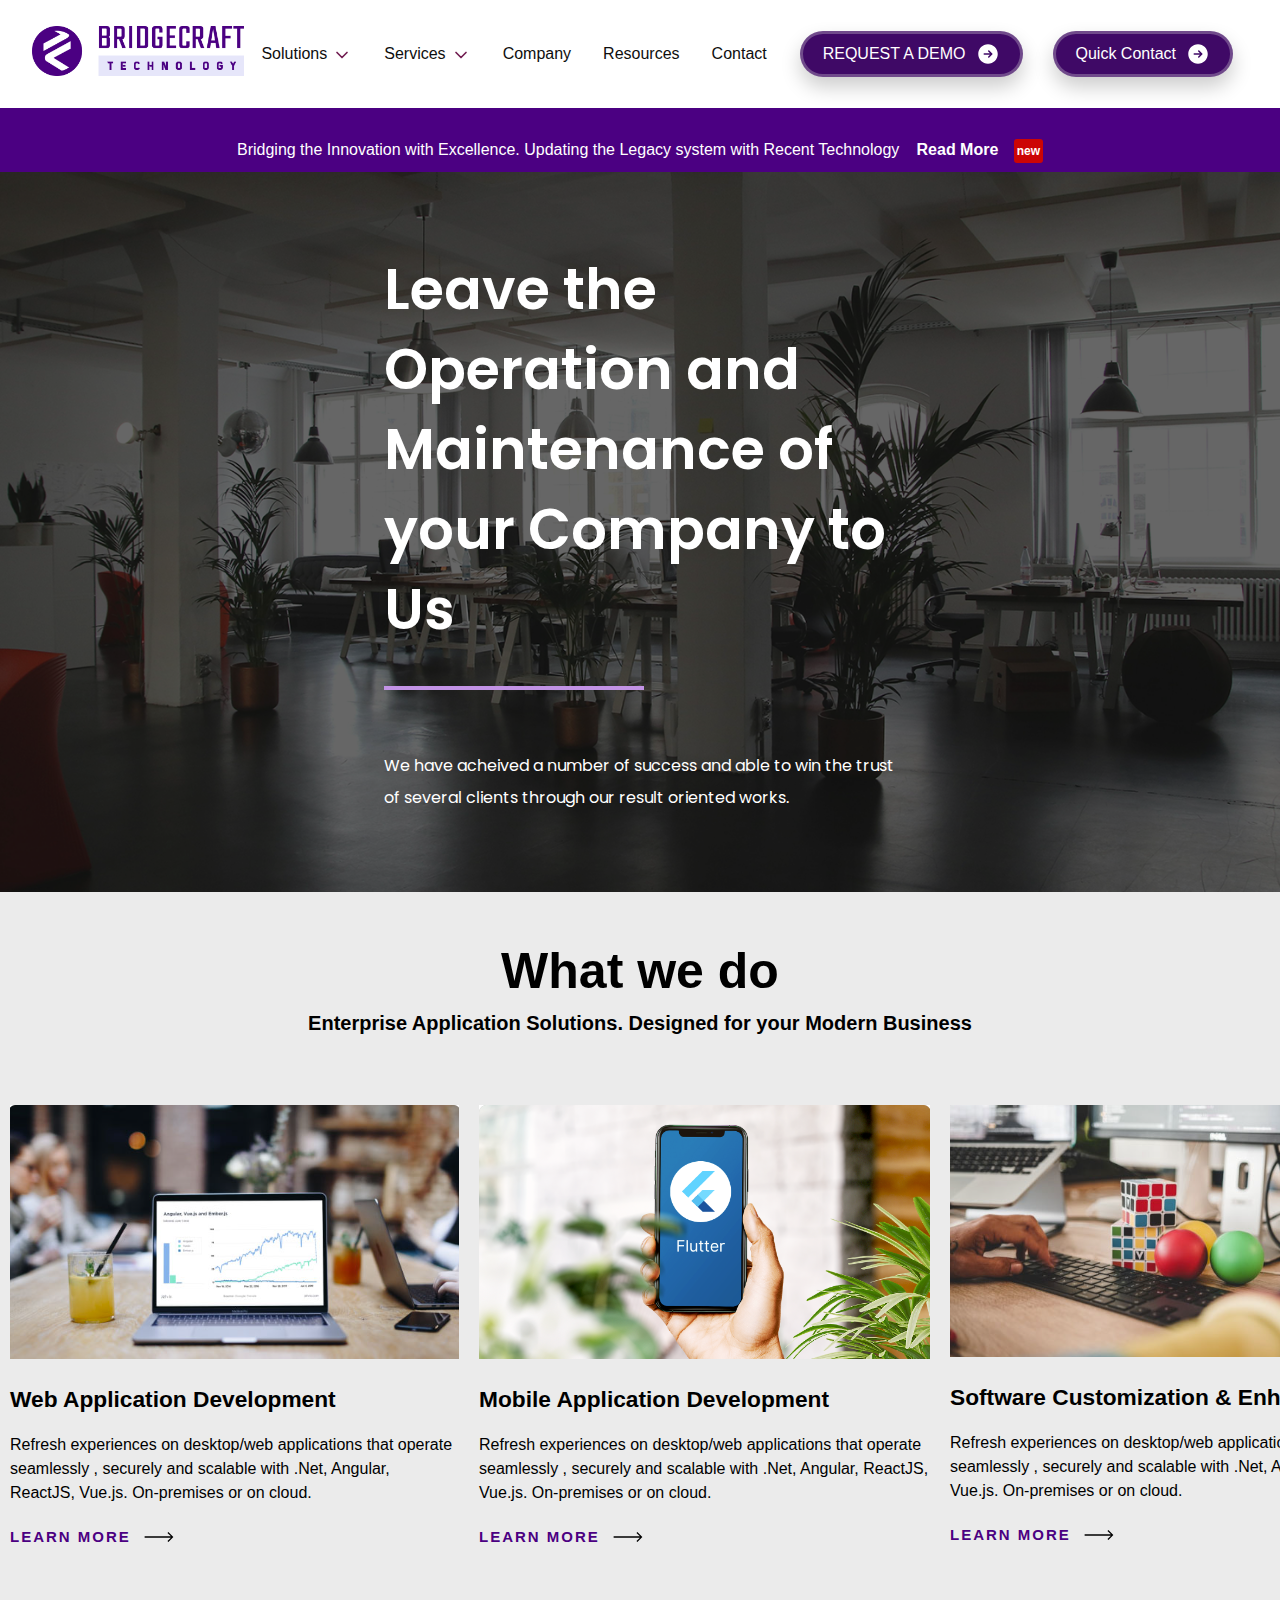
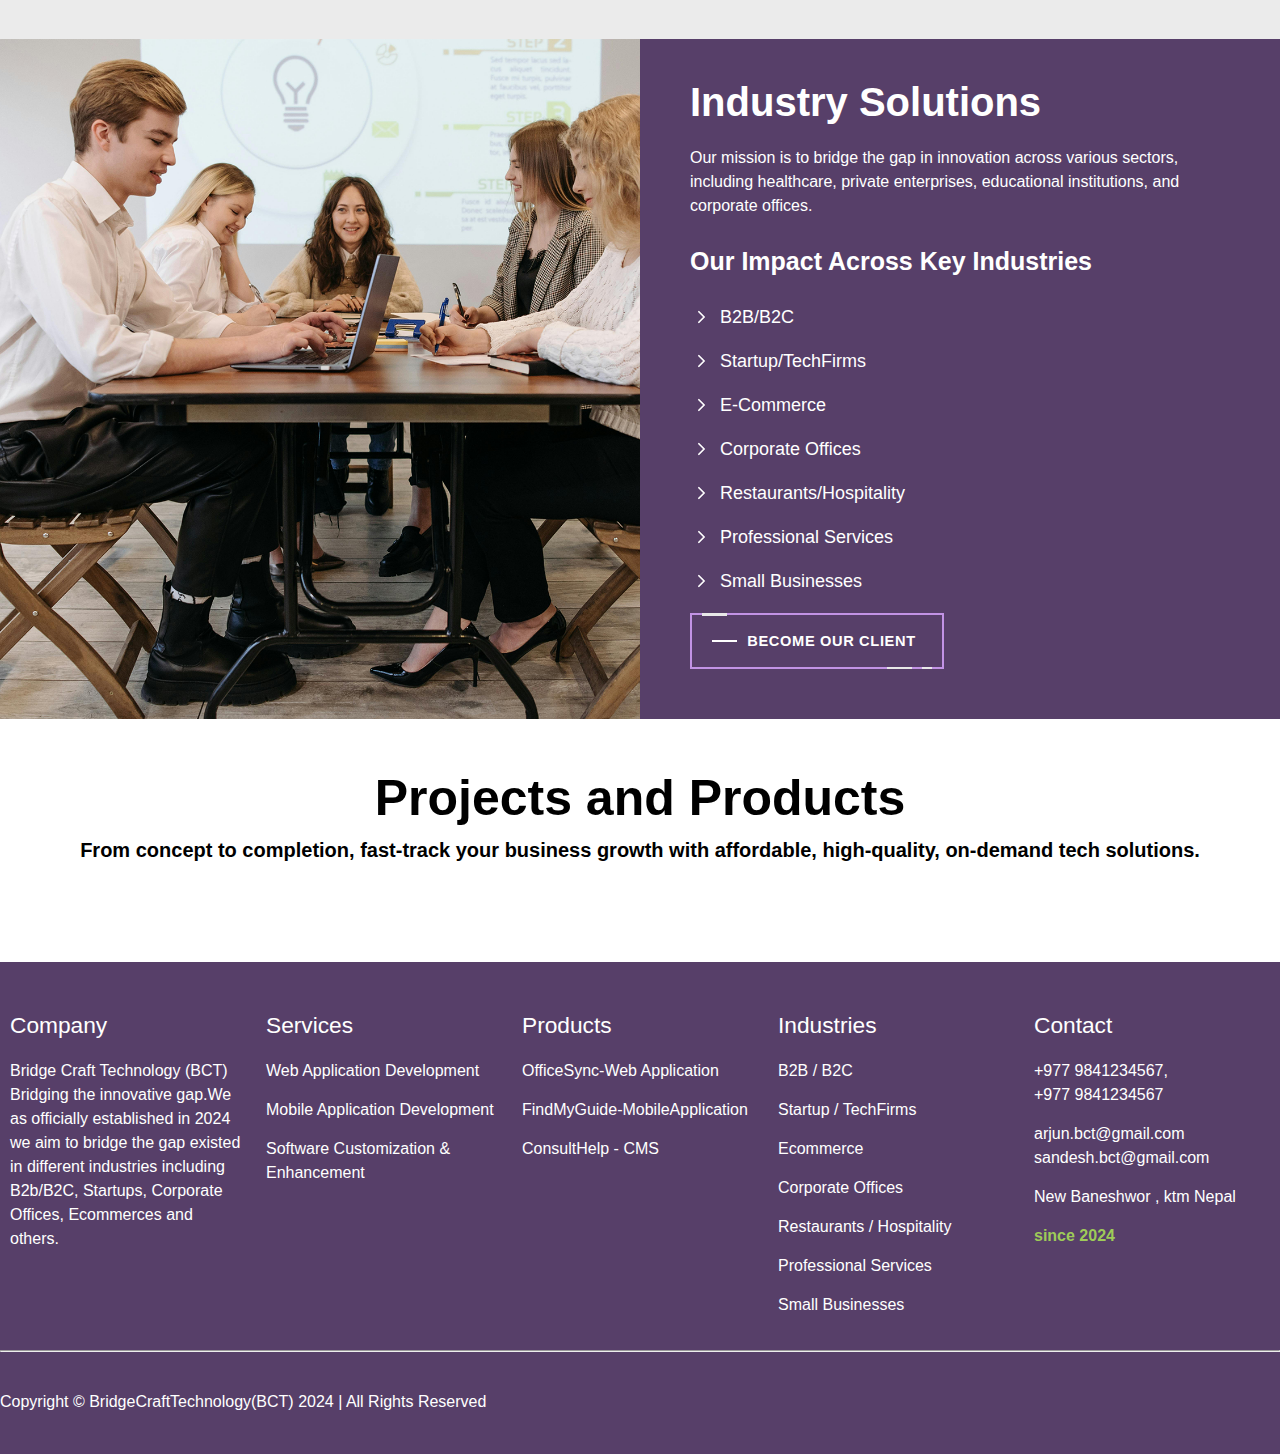
==== commit 5e700d71: "changes" ====
--- a/index.html
+++ b/index.html
@@ -399,17 +399,72 @@
 
         </div>
     </section>
-
-    <section>
-        Be Our First Client Section
-    </section>
-    <section>
-        Client's Voice Section
-    </section>
     <section id="footer_section">
         <div class="main_inner">
             <footer>
-                footer
+                <div class="footer-items">
+                    <div class="items">
+                        <h3>Company</h3>
+                        <div class="description">
+                            <p>Bridge Craft Technology (BCT) Bridging the innovative gap.We as officially established in 2024 we aim to bridge the gap existed in different industries including B2b/B2C, Startups, Corporate Offices, Ecommerces and others.</p>
+                        </div>
+                    </div>
+                    <div class="items">
+                        <h3>Services</h3>
+                        <div class="list">
+                            <ul>
+                                <li><a href="">Web Application Development</a></li>
+                                <li><a href="">Mobile Application Development</a></li>
+                                <li><a href="">Software Customization & Enhancement</a> </li>
+                            </ul>
+                        </div>
+                    </div>
+                    <div class="items">
+                        <h3>Products</h3>
+                        <div class="list">
+                            <ul>
+                                <li><a href="">OfficeSync-Web Application</a></li>
+                                <li><a href="">FindMyGuide-MobileApplication</a></li>
+                                <li><a href="">ConsultHelp - CMS</a> </li>
+                            </ul>
+                        </div>
+                    </div>
+                    <div class="items">
+                        <h3>Industries</h3>
+                        <div class="list">
+                            <ul>
+                                <li><a href="">B2B / B2C</a></li>
+                                <li><a href="">Startup / TechFirms</a></li>
+                                <li><a href="">Ecommerce</a> </li>
+                                <li><a href="">Corporate Offices</a> </li>
+                                <li><a href="">Restaurants / Hospitality</a> </li>
+                                <li><a href="">Professional Services</a> </li>
+                                <li><a href="">Small Businesses</a> </li>
+                            </ul>
+                        </div>
+                    </div>
+                    <div class="items">
+                        <h3>Contact</h3>
+                        <div class="list">
+                            <ul>
+                                <li class="footer-phone"><a href="">+977 9841234567</a>, </li>
+                                <li><a href="">+977 9841234567</a> </li>
+                                <li class="footer-phone"><a href="">arjun.bct@gmail.com</a></li>
+                                <li><a href="">sandesh.bct@gmail.com</a></li>
+                                <li><a href="">New Baneshwor , ktm Nepal</a> </li>
+                                <li class="since-2024"><a href="" class="fw-700 since-2024">since 2024</a> </li>
+                              
+                            </ul>
+                        </div>
+                    </div>
+                        
+                    
+                    
+                </div>
+                <hr>
+                <div class="sub-footer pt-10">
+                    <p>Copyright &copy; BridgeCraftTechnology(BCT) 2024 | All Rights Reserved</p>
+                </div>
             </footer>
         </div>
 
--- a/assets/css/style.css
+++ b/assets/css/style.css
@@ -1041,10 +1041,38 @@
 
   /* footer section */
   #footer_section{
-    margin-top: 60px;
     background: #573f69;
   }
   footer{
     padding: 40px 0;
     color: #fff;
+  }
+  .footer-items{
+    display: flex;
+    justify-content: space-between;
+  }
+  .footer-items .items {
+    flex: 1; /* This makes each item take up an equal portion of the available space */
+    padding: 10px; /* Optional: Add padding for better spacing */
+  }
+  .footer-items .list,
+  p{
+    margin-top: 20px;
+  }
+  .footer-items .list ul li a{
+    color: var(--white);
+  }
+  .footer-items .list ul li{
+    margin-bottom: 15px;
+  }
+  .footer-items .list ul li:hover a{
+    color: #9ecb58;
+    transition: color 0.3s ease;
+  }
+  .footer-phone{
+  margin-bottom: 0!important;
+
+  }
+  .since-2024{
+    color: #9ecb58!important;
   }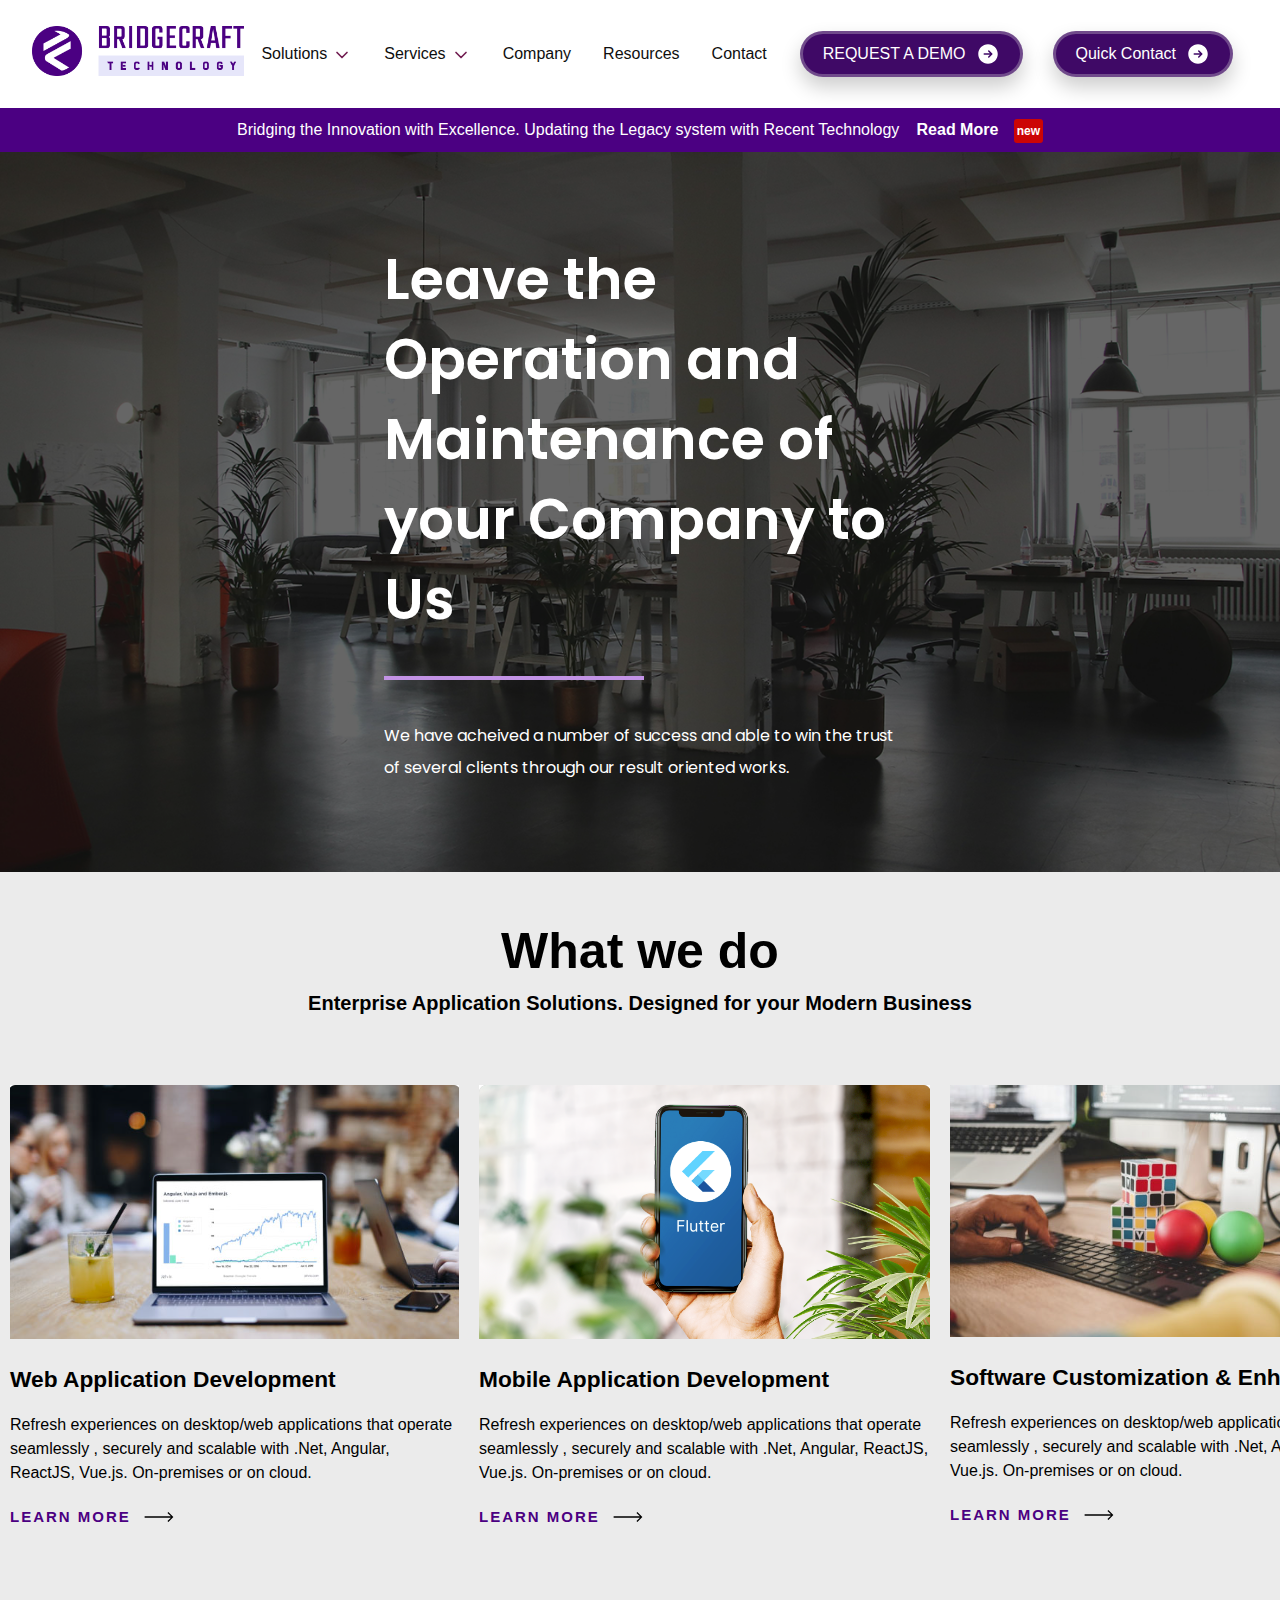
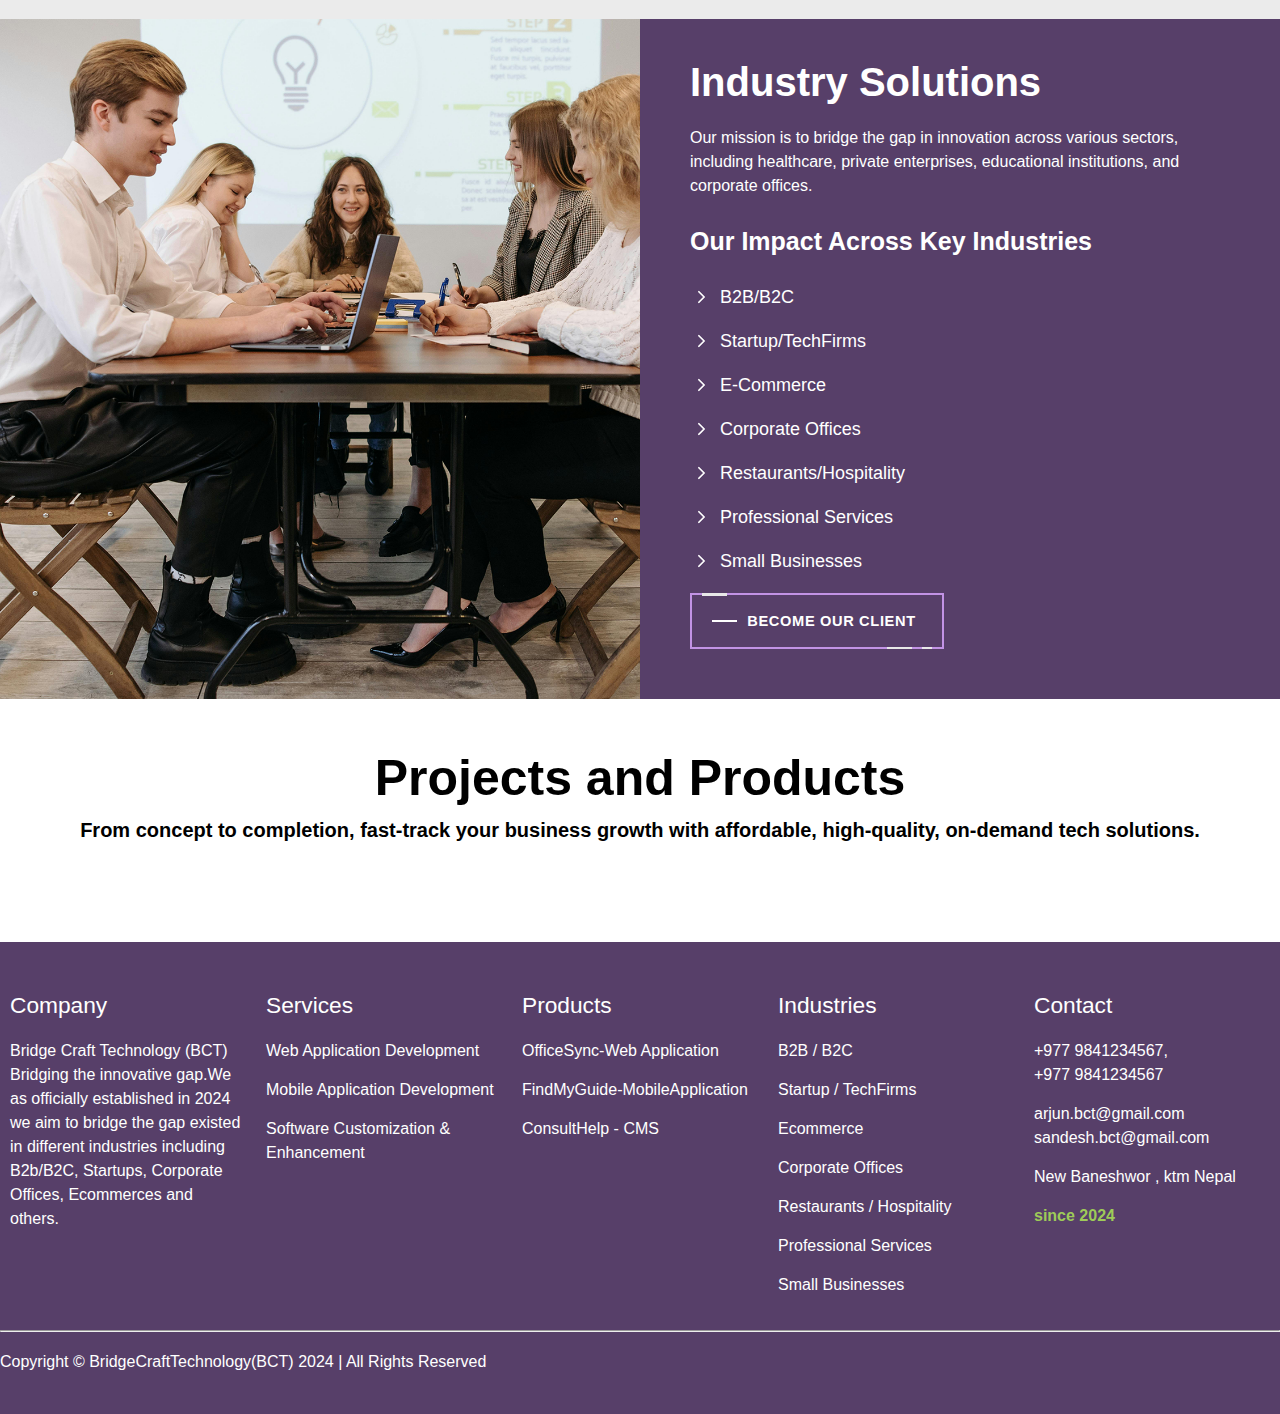
==== commit 153ad8be: "changes" ====
--- a/index.html
+++ b/index.html
@@ -380,23 +380,16 @@
                                             </svg>
                                         </button>
                                     </div>
-
-                                </div>
-
+                                </div>
                             </div>
                             <div class="image">
                                 <img src="https://cdn-jhioh.nitrocdn.com/VteKoLCwJwvBFPJxejdBktiSnzeaUJLY/assets/images/optimized/rev-f3841c4/magicminds.io/wp-content/uploads/2023/08/Powerlogy.png"
                                     alt="">
                             </div>
                         </div>
-
-
-                    </div>
-
-
-                </div>
-            </div>
-
+                    </div>
+                </div>
+            </div>
         </div>
     </section>
     <section id="footer_section">
@@ -406,7 +399,9 @@
                     <div class="items">
                         <h3>Company</h3>
                         <div class="description">
-                            <p>Bridge Craft Technology (BCT) Bridging the innovative gap.We as officially established in 2024 we aim to bridge the gap existed in different industries including B2b/B2C, Startups, Corporate Offices, Ecommerces and others.</p>
+                            <p>Bridge Craft Technology (BCT) Bridging the innovative gap.We as officially established in
+                                2024 we aim to bridge the gap existed in different industries including B2b/B2C,
+                                Startups, Corporate Offices, Ecommerces and others.</p>
                         </div>
                     </div>
                     <div class="items">
@@ -453,13 +448,9 @@
                                 <li><a href="">sandesh.bct@gmail.com</a></li>
                                 <li><a href="">New Baneshwor , ktm Nepal</a> </li>
                                 <li class="since-2024"><a href="" class="fw-700 since-2024">since 2024</a> </li>
-                              
                             </ul>
                         </div>
                     </div>
-                        
-                    
-                    
                 </div>
                 <hr>
                 <div class="sub-footer pt-10">
--- a/assets/css/style.css
+++ b/assets/css/style.css
@@ -1055,8 +1055,10 @@
     flex: 1; /* This makes each item take up an equal portion of the available space */
     padding: 10px; /* Optional: Add padding for better spacing */
   }
-  .footer-items .list,
-  p{
+  .footer-items .list{
+    margin-top: 20px;
+  }
+  .footer-items p{
     margin-top: 20px;
   }
   .footer-items .list ul li a{
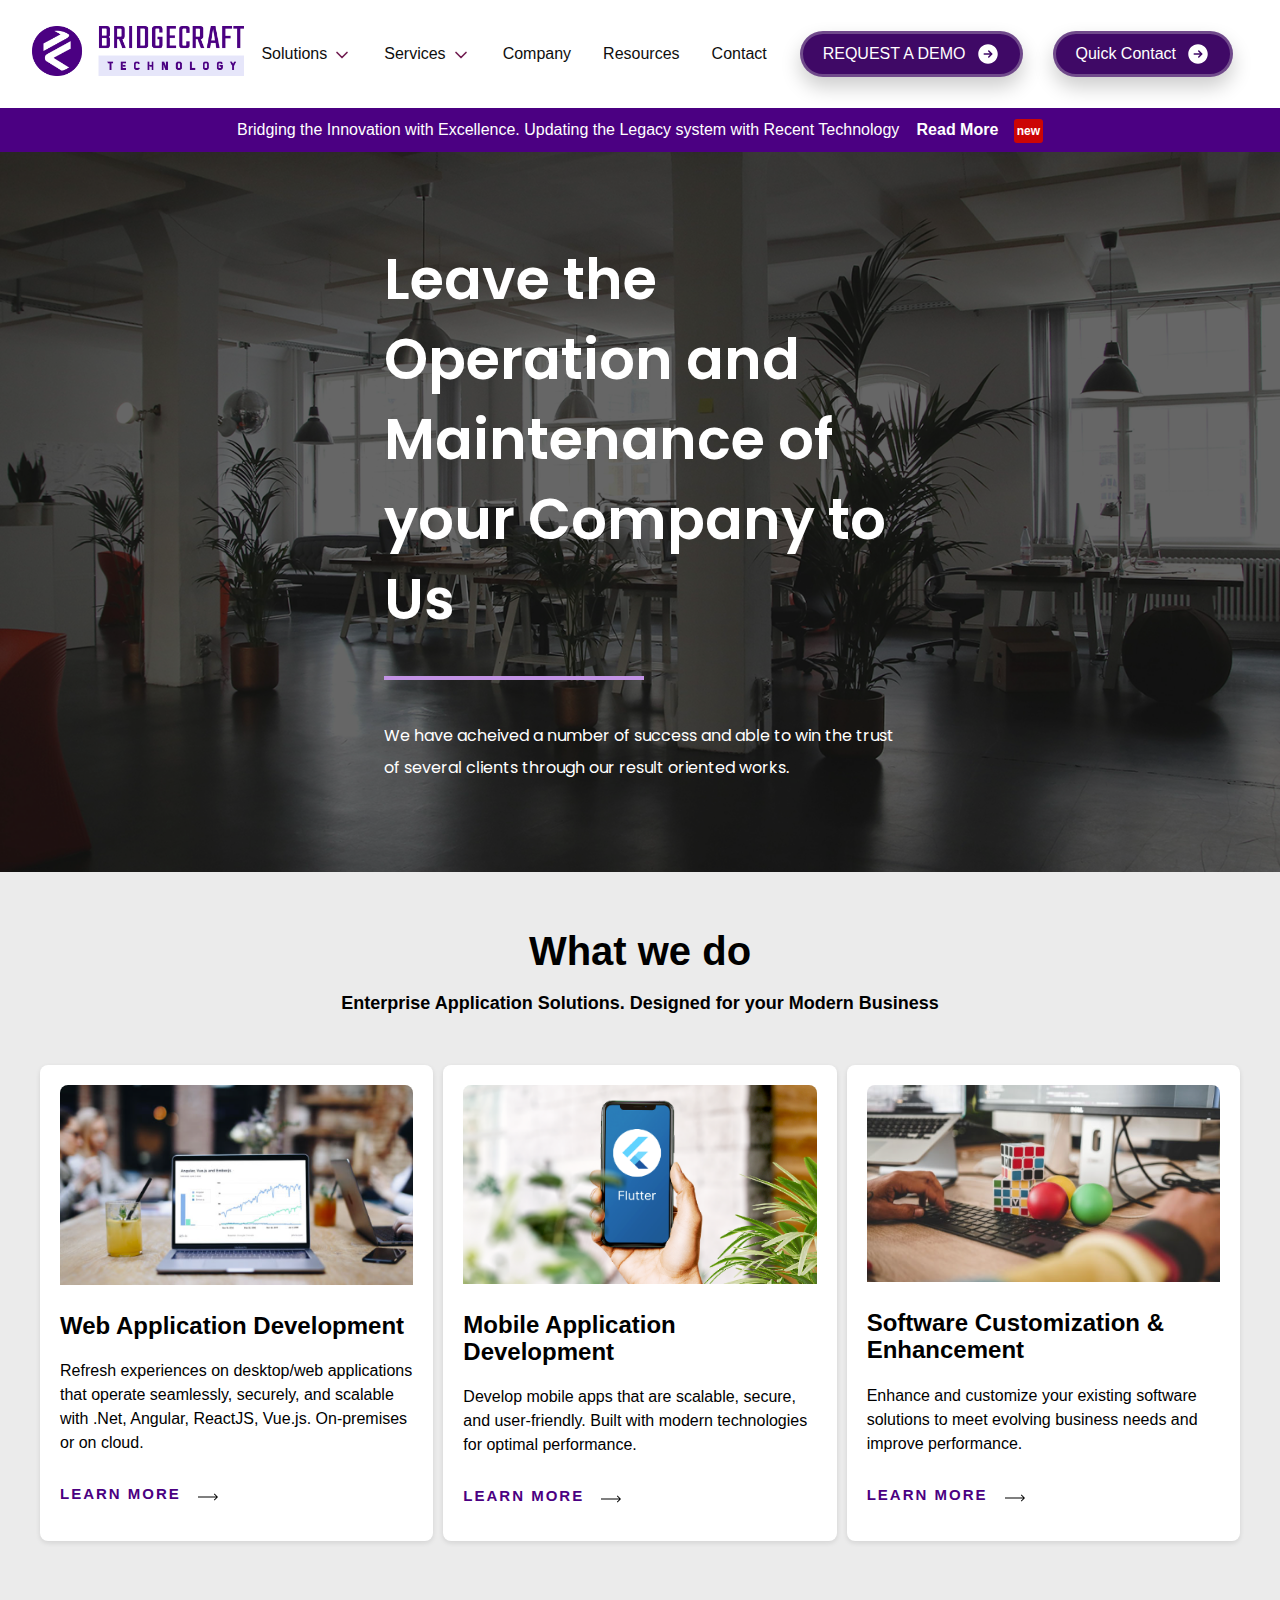
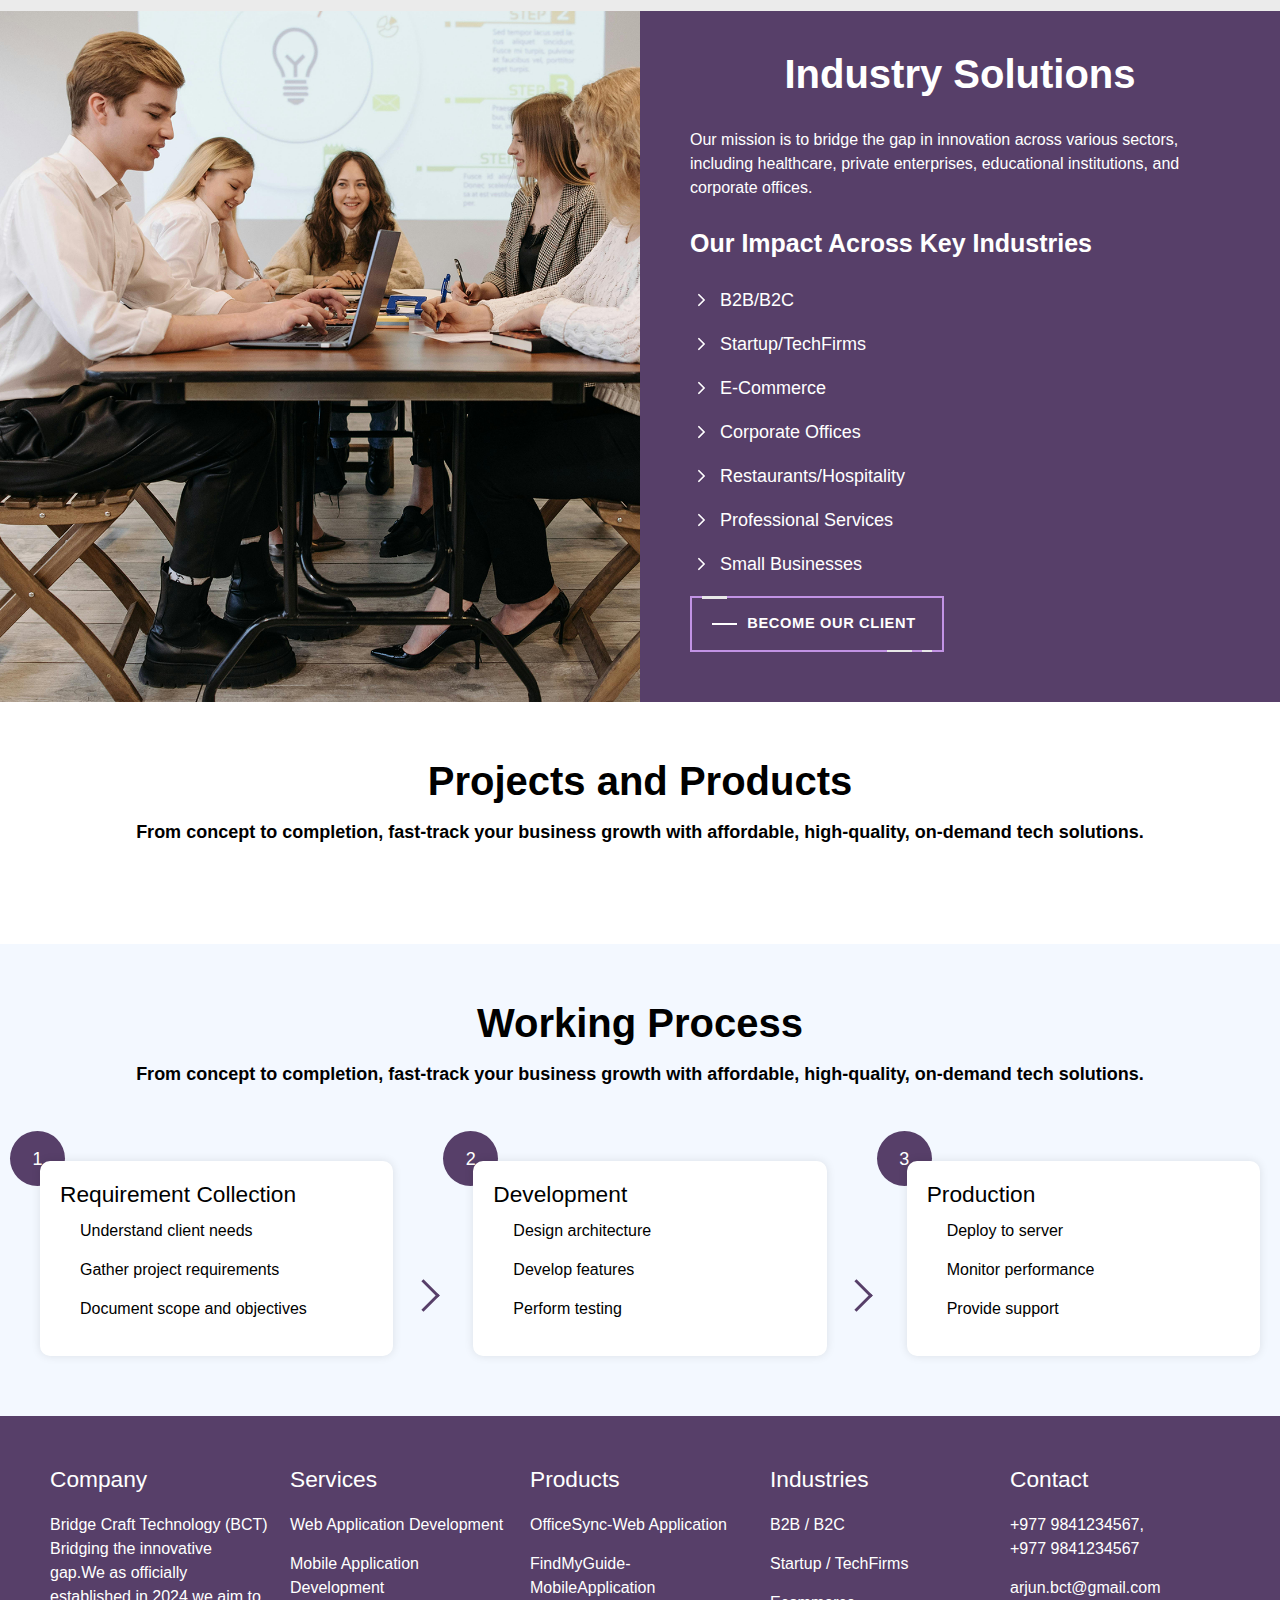
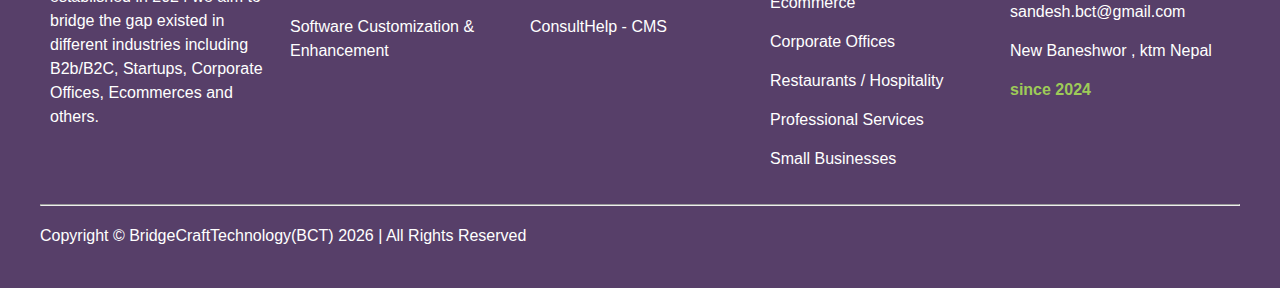
==== commit ad224870: "homepage responsive created" ====
--- a/index.html
+++ b/index.html
@@ -178,80 +178,65 @@
             <div class="services_item">
                 <div class="items">
                     <div class="items-image">
-                        <img src="assets/images/service-1.png" alt="">
+                        <img src="assets/images/service-1.png" alt="Service 1">
                     </div>
                     <div class="items-title mt-20">
-                        <h3 class="fw-700 tx-capi">web application development</h3>
+                        <h3 class="fw-700 tx-capi">Web Application Development</h3>
                     </div>
                     <div class="items-description mt-20">
-                        <p class="">Refresh experiences on desktop/web applications that operate seamlessly , securely
-                            and scalable with .Net, Angular, ReactJS, Vue.js. On-premises or on cloud.</p>
+                        <p>Refresh experiences on desktop/web applications that operate seamlessly, securely, and scalable with .Net, Angular, ReactJS, Vue.js. On-premises or on cloud.</p>
                     </div>
                     <div class="learn-more-btn mt-20">
                         <button class="cta">
                             <span class="hover-underline-animation"> Learn More </span>
-                            <svg id="arrow-horizontal" xmlns="http://www.w3.org/2000/svg" width="30" height="10"
-                                viewBox="0 0 46 16">
-                                <path id="Path_10" data-name="Path 10"
-                                    d="M8,0,6.545,1.455l5.506,5.506H-30V9.039H12.052L6.545,14.545,8,16l8-8Z"
-                                    transform="translate(30)"></path>
+                            <svg id="arrow-horizontal" xmlns="http://www.w3.org/2000/svg" width="20" height="10" viewBox="0 0 46 16">
+                                <path id="Path_10" data-name="Path 10" d="M8,0,6.545,1.455l5.506,5.506H-30V9.039H12.052L6.545,14.545,8,16l8-8Z" transform="translate(30)"></path>
                             </svg>
                         </button>
                     </div>
-
                 </div>
                 <div class="items">
                     <div class="items-image">
-                        <img src="assets/images/service-2.png" alt="">
+                        <img src="assets/images/service-2.png" alt="Service 2">
                     </div>
                     <div class="items-title mt-20">
-                        <h3 class="fw-700 tx-capi">mobile application development</h3>
+                        <h3 class="fw-700 tx-capi">Mobile Application Development</h3>
                     </div>
                     <div class="items-description mt-20">
-                        <p class="">Refresh experiences on desktop/web applications that operate seamlessly , securely
-                            and scalable with .Net, Angular, ReactJS, Vue.js. On-premises or on cloud.</p>
+                        <p>Develop mobile apps that are scalable, secure, and user-friendly. Built with modern technologies for optimal performance.</p>
                     </div>
                     <div class="learn-more-btn mt-20">
                         <button class="cta">
                             <span class="hover-underline-animation"> Learn More </span>
-                            <svg id="arrow-horizontal" xmlns="http://www.w3.org/2000/svg" width="30" height="10"
-                                viewBox="0 0 46 16">
-                                <path id="Path_10" data-name="Path 10"
-                                    d="M8,0,6.545,1.455l5.506,5.506H-30V9.039H12.052L6.545,14.545,8,16l8-8Z"
-                                    transform="translate(30)"></path>
+                            <svg id="arrow-horizontal" xmlns="http://www.w3.org/2000/svg" width="20" height="10" viewBox="0 0 46 16">
+                                <path id="Path_10" data-name="Path 10" d="M8,0,6.545,1.455l5.506,5.506H-30V9.039H12.052L6.545,14.545,8,16l8-8Z" transform="translate(30)"></path>
                             </svg>
                         </button>
                     </div>
-
                 </div>
                 <div class="items">
                     <div class="items-image">
-                        <img src="assets/images/service-3.png" alt="">
+                        <img src="assets/images/service-3.png" alt="Service 3">
                     </div>
                     <div class="items-title mt-20">
-                        <h3 class="fw-700 tx-capi">Software customization & enhancement</h3>
+                        <h3 class="fw-700 tx-capi">Software Customization & Enhancement</h3>
                     </div>
                     <div class="items-description mt-20">
-                        <p class="">Refresh experiences on desktop/web applications that operate seamlessly , securely
-                            and scalable with .Net, Angular, ReactJS, Vue.js. On-premises or on cloud.</p>
+                        <p>Enhance and customize your existing software solutions to meet evolving business needs and improve performance.</p>
                     </div>
                     <div class="learn-more-btn mt-20">
                         <button class="cta">
                             <span class="hover-underline-animation"> Learn More </span>
-                            <svg id="arrow-horizontal" xmlns="http://www.w3.org/2000/svg" width="30" height="10"
-                                viewBox="0 0 46 16">
-                                <path id="Path_10" data-name="Path 10"
-                                    d="M8,0,6.545,1.455l5.506,5.506H-30V9.039H12.052L6.545,14.545,8,16l8-8Z"
-                                    transform="translate(30)"></path>
+                            <svg id="arrow-horizontal" xmlns="http://www.w3.org/2000/svg" width="20" height="10" viewBox="0 0 46 16">
+                                <path id="Path_10" data-name="Path 10" d="M8,0,6.545,1.455l5.506,5.506H-30V9.039H12.052L6.545,14.545,8,16l8-8Z" transform="translate(30)"></path>
                             </svg>
                         </button>
                     </div>
-
-                </div>
-
-            </div>
-        </div>
-    </section>
+                </div>
+            </div>
+        </div>
+    </section>
+    
 
     <section id="solutions_section">
         <div class="solution_outer">
@@ -292,25 +277,70 @@
         </div>
     </section>
 
-    <section class="section_products ptb-60">
+    <section class="section_products" id="section_products">
         <div class="main_inner">
             <div class="title">
                 <h2 class="fw-700 fs-50">Projects and Products</h2>
                 <p class="mt-20 fw-600 fs-20">From concept to completion, fast-track your business growth with
                     affordable, high-quality, on-demand tech solutions.</p>
             </div>
-            <div class="products_items pt-40">
+            <div class="products_items">
                 <div class="owl-carousel" id="product_carousel">
 
                     <div>
                         <div class="item">
                             <div class="content">
                                 <div class="items-title mt-20">
-                                    <h3 class="fw-700 tx-capi fs-40">OfficeSync - manage your office works in a single
+                                    <h3 class="fw-700 tx-capi fs-50"><span class="bg-highlight">OfficeSync</span> - manage your office works in a single
                                         place</h3>
                                 </div>
                                 <div class="item-category mt-20">
                                     <span>web application</span>
+                                </div>
+                                <div class="description">
+                                    <p class="mt-40">I really love working with these guys! After they successfully
+                                        built BongoPay, our eWallet platform, I was so satisfied with the outcome that I
+                                        decided to partner with them for my next project, which is a recruitment portal.
+                                        Highly recommend Magicminds to anyone looking to bring their digital payment
+                                        dreams to life!</p>
+                                    <p class="mt-40">I really love working with these guys! After they successfully
+                                        built BongoPay, our eWallet platform, I was so satisfied with the outcome that I
+                                        decided to partner with them for my next project, which is a recruitment portal.
+                                        Highly recommend Magicminds to anyone looking to bring their digital payment
+                                        dreams to life!</p>
+                                </div>
+                                <div class="know-more-btn mt-40">
+                                    <div class="actions">
+                                        <button class="btn_demo">
+                                            Know More / Case Study
+                                            <svg fill="currentColor" viewBox="0 0 24 24" class="icon">
+                                                <path clip-rule="evenodd"
+                                                    d="M12 2.25c-5.385 0-9.75 4.365-9.75 9.75s4.365 9.75 9.75 9.75 9.75-4.365 9.75-9.75S17.385 2.25 12 2.25zm4.28 10.28a.75.75 0 000-1.06l-3-3a.75.75 0 10-1.06 1.06l1.72 1.72H8.25a.75.75 0 000 1.5h5.69l-1.72 1.72a.75.75 0 101.06 1.06l3-3z"
+                                                    fill-rule="evenodd"></path>
+                                            </svg>
+                                        </button>
+                                    </div>
+
+                                </div>
+
+                            </div>
+                            <div class="image">
+                                <img src="https://cdn-jhioh.nitrocdn.com/VteKoLCwJwvBFPJxejdBktiSnzeaUJLY/assets/images/optimized/rev-f3841c4/magicminds.io/wp-content/uploads/2023/08/Mbongo.png"
+                                    alt="">
+                            </div>
+                        </div>
+
+
+                    </div>
+                    <div>
+                        <!-- <div class="item">
+                            <div class="content">
+                                <div class="items-title mt-20">
+                                    <h3 class="fw-700 tx-capi fs-40">Find My Guide - a Guide finding app for tourist
+                                        visiting Nepal.</h3>
+                                </div>
+                                <div class="item-category mt-20">
+                                    <span>mobile application</span>
                                 </div>
                                 <div class="description ">
                                     <p class="mt-40">I really love working with these guys! After they successfully
@@ -335,64 +365,74 @@
                                             </svg>
                                         </button>
                                     </div>
-
-                                </div>
-
-                            </div>
-                            <div class="image">
-                                <img src="https://cdn-jhioh.nitrocdn.com/VteKoLCwJwvBFPJxejdBktiSnzeaUJLY/assets/images/optimized/rev-f3841c4/magicminds.io/wp-content/uploads/2023/08/Mbongo.png"
-                                    alt="">
-                            </div>
-                        </div>
-
-
-                    </div>
-                    <div>
-                        <div class="item">
-                            <div class="content">
-                                <div class="items-title mt-20">
-                                    <h3 class="fw-700 tx-capi fs-40">Find My Guide - a Guide finding app for tourist
-                                        visiting Nepal.</h3>
-                                </div>
-                                <div class="item-category mt-20">
-                                    <span>mobile application</span>
-                                </div>
-                                <div class="description ">
-                                    <p class="mt-40">I really love working with these guys! After they successfully
-                                        built BongoPay, our eWallet platform, I was so satisfied with the outcome that I
-                                        decided to partner with them for my next project, which is a recruitment portal.
-                                        Highly recommend Magicminds to anyone looking to bring their digital payment
-                                        dreams to life!</p>
-                                    <p class="mt-40">I really love working with these guys! After they successfully
-                                        built BongoPay, our eWallet platform, I was so satisfied with the outcome that I
-                                        decided to partner with them for my next project, which is a recruitment portal.
-                                        Highly recommend Magicminds to anyone looking to bring their digital payment
-                                        dreams to life!</p>
-                                </div>
-                                <div class="know-more-btn mt-40">
-                                    <div class="actions">
-                                        <button class="btn_demo">
-                                            Know More / Case Study
-                                            <svg fill="currentColor" viewBox="0 0 24 24" class="icon">
-                                                <path clip-rule="evenodd"
-                                                    d="M12 2.25c-5.385 0-9.75 4.365-9.75 9.75s4.365 9.75 9.75 9.75 9.75-4.365 9.75-9.75S17.385 2.25 12 2.25zm4.28 10.28a.75.75 0 000-1.06l-3-3a.75.75 0 10-1.06 1.06l1.72 1.72H8.25a.75.75 0 000 1.5h5.69l-1.72 1.72a.75.75 0 101.06 1.06l3-3z"
-                                                    fill-rule="evenodd"></path>
-                                            </svg>
-                                        </button>
-                                    </div>
                                 </div>
                             </div>
                             <div class="image">
                                 <img src="https://cdn-jhioh.nitrocdn.com/VteKoLCwJwvBFPJxejdBktiSnzeaUJLY/assets/images/optimized/rev-f3841c4/magicminds.io/wp-content/uploads/2023/08/Powerlogy.png"
                                     alt="">
                             </div>
-                        </div>
-                    </div>
-                </div>
-            </div>
-        </div>
-    </section>
+                        </div> -->
+                    </div>
+                </div>
+            </div>
+        </div>
+    </section>
+
+    <section class="section_working_process" id="section_working_process">
+        <div class="main_inner">
+            <div class="wrapper">
+                <div class="title">
+                    <h2 class="fw-700 fs-50">Working Process</h2>
+                    <p class="mt-20 fw-600 fs-20">From concept to completion, fast-track your business growth with affordable, high-quality, on-demand tech solutions.</p>
+                </div>
+                <div class="process">
+                    <div class="process-step">
+                        <div class="step-number">1</div>
+                        <div class="step-content">
+                            <h3>Requirement Collection</h3>
+                            <ul>
+                                <li>Understand client needs</li>
+                                <li>Gather project requirements</li>
+                                <li>Document scope and objectives</li>
+                            </ul>
+                        </div>
+                    </div>
+                    <div class="process-line">
+                        <div class="arrow-right"></div>
+                    </div>
+                    <div class="process-step">
+                        <div class="step-number">2</div>
+                        <div class="step-content">
+                            <h3>Development</h3>
+                            <ul>
+                                <li>Design architecture</li>
+                                <li>Develop features</li>
+                                <li>Perform testing</li>
+                            </ul>
+                        </div>
+                    </div>
+                    <div class="process-line">
+                        <div class="arrow-right"></div>
+                    </div>
+                    <div class="process-step">
+                        <div class="step-number">3</div>
+                        <div class="step-content">
+                            <h3>Production</h3>
+                            <ul>
+                                <li>Deploy to server</li>
+                                <li>Monitor performance</li>
+                                <li>Provide support</li>
+                            </ul>
+                        </div>
+                    </div>
+                </div>
+            </div>
+        </div>
+    </section>
+    
+
     <section id="footer_section">
+   
         <div class="main_inner">
             <footer>
                 <div class="footer-items">
@@ -454,11 +494,14 @@
                 </div>
                 <hr>
                 <div class="sub-footer pt-10">
-                    <p>Copyright &copy; BridgeCraftTechnology(BCT) 2024 | All Rights Reserved</p>
-                </div>
+                    <p>Copyright &copy; BridgeCraftTechnology(BCT) <script type="text/javascript">
+                        document.write(new Date().getFullYear());
+                      </script> | All Rights Reserved</p>
+                </div>
+              
             </footer>
-        </div>
-
+         
+        </div>
     </section>
     <script src="assets/js/main.js"></script>
     <script src="assets/OwlCarousel2-2.3.4/docs/assets/owlcarousel/owl.carousel.min.js"></script>
--- a/assets/css/style.css
+++ b/assets/css/style.css
@@ -58,19 +58,19 @@
     line-height: 1.7rem;
 }
 .fs-18{
-    font-size: 18px;
+    font-size: 1.125rem;
 }
 .fs-20{
-    font-size: 20px;
+    font-size: 1.25rem;
 }
 .fs-30{
-    font-size: 30px;
+    font-size: 1.875rem;
 }
 .fs-40{
-    font-size: 40px;
+    font-size: 2.5rem;
 }
 .fs-50{
-    font-size: 50px;
+    font-size: 3.125rem;
 }
 ul li {
     list-style: none;
@@ -898,26 +898,107 @@
 
    #section_services{
     padding: 60px 0;
+    overflow: hidden; 
    }
-.main_inner{
+/* .main_inner{
     max-width: 1500px;
     margin: 0 auto;
-}
-   .section_services .services_item{
-    display: flex;
-    padding-top: 40px;
-   }
-   .section_services .services_item .items{
-    
-        flex: 1 1 calc(33.333% - 20px); /* Adjust the width and spacing */
-        margin: 10px;
-        padding: 20px 0;
-        /* background-color: #fff; Adjust as needed */
-        /* box-shadow: 0 2px 5px rgba(0, 0, 0, 0.1); */
-        /* text-align: center; */
-        border-radius: 8px; /* Optional rounded corners */
-      
-   }
+} */
+/* Main section styling */
+.section_services {
+    padding: 40px 20px;
+    background-color: #f9f9f9; /* Optional background color */
+}
+
+.main_inner {
+    max-width: 1200px;
+    margin: 0 auto;
+}
+
+/* Title styling */
+.title {
+    text-align: center;
+    margin-bottom: 40px;
+}
+
+.title h2 {
+    font-size: 2.5rem;
+    font-weight: 700;
+}
+
+.title p {
+    font-size: 1.125rem;
+    font-weight: 600;
+    margin-top: 20px;
+}
+
+/* Services item container */
+.services_item {
+    display: flex;
+    flex-wrap: wrap;
+    gap: 10px; /* Gap between cards */
+}
+
+/* Service item card styling */
+.services_item .items {
+    flex: 1 1 calc(33.33% - 20px); /* 3 items per row with gaps */
+    box-sizing: border-box; /* Includes padding and border in width calculation */
+    margin: 10px 0; /* Vertical margin */
+    padding: 20px;
+    background-color: #fff; /* Optional background color */
+    border-radius: 8px; /* Rounded corners */
+    box-shadow: 0 2px 5px rgba(0, 0, 0, 0.1); /* Optional box shadow */
+}
+
+/* Image styling */
+.items-image img {
+    width: 100%;
+    height: auto;
+    border-radius: 8px 8px 0 0; /* Rounded corners at top */
+}
+
+/* Title styling */
+.items-title {
+    margin-top: 20px;
+}
+
+.items-title h3 {
+    font-size: 1.5rem;
+    font-weight: 700;
+    text-transform: capitalize;
+}
+
+/* Description styling */
+.items-description {
+    margin-top: 20px;
+}
+
+.items-description p {
+    font-size: 1rem;
+    line-height: 1.5;
+}
+
+/* Learn more button styling */
+.learn-more-btn {
+    margin-top: 20px;
+}
+
+.learn-more-btn .cta {
+    /* background-color: #007bff;  */
+    color: #fff; /* Button text color */
+    border: none;
+    padding: 10px 0;
+    border-radius: 4px;
+    cursor: pointer;
+    display: flex;
+    align-items: center;
+}
+
+.learn-more-btn .cta svg {
+    margin-left: 10px; /* Space between text and icon */
+}
+
+
 .items .items-image{
     width: 100%;
     height: auto;
@@ -978,6 +1059,12 @@
   }
 
   /* works  */
+  #section_products{
+    padding: 60px 0;
+  }
+  /* #section_products   .products_items{
+    padding-top: 40px;
+  } */
   .products_items .item{
     display: flex;
     justify-content: space-between;
@@ -1035,14 +1122,98 @@
     padding: 5px;
     
   }
-  .products_items .items-title h3{
-    line-height: 50px;
-  }
+
+/* working process */
+#section_working_process{
+   padding-bottom: 60px;
+   background: #F3F8FF;
+}
+#section_working_process .wrapper{
+    padding-top: 60px;
+}
+
+.process {
+    display: flex;
+    align-items: safe;
+    position: relative;
+    width: 100%;
+    margin-top: 75px;
+    
+}
+
+.process-step {
+    position: relative;
+    flex: 1;
+    max-width: 30%;
+    margin-right: 20px;
+}
+
+.step-number {
+    position: absolute;
+    top: -30px;
+    left: -30px;
+    background: #573f69;
+    color: #fff;
+    border-radius: 50%;
+    width: 55px;
+    height: 55px;
+    display: flex;
+    align-items: center;
+    justify-content: center;
+    font-size: 18px;
+}
+
+.step-content {
+    background: #fff;
+    padding: 20px;
+    border-radius: 10px;
+    box-shadow: 0 0 10px rgba(0, 0, 0, 0.1);
+    width: 100%;
+    position: relative;
+    z-index: 1; /* Ensure content is above the lines */
+}
+
+.step-content h3 {
+    margin: 0 0 10px;
+}
+
+.step-content ul {
+    margin: 0;
+    padding-left: 20px;
+}
+
+.step-content ul li {
+    margin-bottom: 15px;
+}
+
+.process-line {
+    position: relative;
+    width: 100px;
+    display: flex;
+    justify-content: center;
+    align-items: center;
+    margin-top: 75px;
+}
+
+.arrow-right {
+    border: solid #573f69;
+    border-width: 0 3px 3px 0;
+    display: inline-block;
+    padding: 10px;
+    transform: rotate(-45deg);
+    -webkit-transform: rotate(-45deg);
+}
+
+.process-step:last-child .process-line {
+    display: none;
+}
+
 
   /* footer section */
   #footer_section{
     background: #573f69;
   }
+  
   footer{
     padding: 40px 0;
     color: #fff;
--- a/assets/css/responsive.css
+++ b/assets/css/responsive.css
@@ -1,56 +1,3 @@
-/* Extra small devices (phones, 600px and down) */
-@media only screen and (max-width: 600px) {
-    .nav-menu .menu-main-ul {
-        flex-direction: column;
-    }
-    
-    .nav-menu .menu-main-ul .menu-main-li {
-        width: 100%;
-    }
-    
-    .nav-menu .menu-main-ul .menu-main-li .menu-main-a {
-        text-align: left;
-        padding: 14px 16px;
-    }
-}
-
-/* Small devices (portrait tablets and large phones, 600px and up) */
-@media only screen and (min-width: 600px) and (max-width: 768px) {
-    .nav-menu .menu-main-ul {
-        flex-direction: column;
-    }
-    
-    .nav-menu .menu-main-ul .menu-main-li {
-        width: 100%;
-    }
-    
-    .nav-menu .menu-main-ul .menu-main-li .menu-main-a {
-        text-align: left;
-        padding: 14px 16px;
-    }
-}
-
-/* Medium devices (landscape tablets, 768px and up) */
-@media only screen and (min-width: 768px) and (max-width: 992px) {
-    .nav-menu .menu-main-ul {
-        flex-direction: row;
-    }
-    
-    .nav-menu .menu-main-ul .menu-main-li {
-        width: auto;
-    }
-    
-    .nav-menu .menu-main-ul .menu-main-li .menu-main-a {
-        text-align: center;
-        padding: 14px 16px;
-    }
-}
-
-/* Large devices (desktops, 992px and up) */
-@media only screen and (min-width: 992px) and (max-width: 1200px) {
-   
-    
-}
 
 /* Extra large devices (large desktops, 1200px and up) */
 @media only screen and (min-width: 1200px) {
@@ -85,4 +32,146 @@
     .industry-list ul li{
         font-size: 18px;
     }
-}+    .main_inner{
+        max-width: 1200px;
+        margin: 0 auto;
+        box-sizing: border-box;
+    }
+    .section_services {
+        padding: 20px 0; /* Optional: Adds padding around the section */
+        overflow: hidden; /* Clears floats and prevents overflow */
+    }
+    /* .section_services .main_inner{
+        max-width: 100%
+        
+    } */
+}
+
+/* Responsive design */
+@media (max-width: 1024px) {
+    /* service section */
+    .services_item .items {
+        flex: 1 1 calc(50% - 20px); /* 2 items per row on medium screens */
+    }
+    /* process section */
+    .process-step {
+        max-width: 100%; /* Adjust width for medium screens */
+        margin-right: 20px;
+    }
+
+    .process-line {
+        display: none; /* Hide line for medium screens */
+    }
+ 
+}
+
+@media (max-width: 768px) {
+    /* service section */
+    #section_services{
+        background: #fff;
+    }
+    .services_item .items {
+        flex: 1 1 calc(100% - 20px); /* 1 item per row on small screens */
+    }
+    /* process section */
+    .process {
+        flex-direction: column;
+        flex: 1;
+        margin-top: 0;
+    }
+
+    .process-step {
+        
+        margin-right: 0;
+        margin-bottom: 20px; /* Spacing between steps */
+        
+        width: 100%;
+        
+    }
+
+    .step-number {
+        position: relative;
+        top: auto;
+        left: auto;
+        bottom: 10;
+        margin-bottom: 20px;
+    }
+
+    .process-line {
+        display: none; /* Hide line for small screens */
+    }
+    .ptb-60{
+        padding: 20px 0;
+    }
+    /* products & projects */
+    .products_items .items-title h3{
+        line-height: 30px;
+      }
+      .products_items .item{
+        flex-direction: column;
+      }
+      #section_products .products_items{
+        padding-top: 0;
+      }
+      .owl-carousel .owl-item img{
+        margin-top: 30px;
+      }
+      .title {
+        margin-bottom:0;
+    }
+    .products_items .description{
+        text-align: justify;
+    }
+    /* ind solution */
+    .solution_outer{
+        flex-direction: column;
+    }
+    .solution_image{
+        display: none;
+    }
+    .solution_content{
+        max-width: 100%;
+        padding: 20px;
+    }
+    .solution_content .title h3{
+        font-size: 30px;
+    }
+    .solution_content .title{
+        text-align: left;
+    }
+    .industry-list ul li{
+        font-size: 18px;
+    }
+
+    /* banner  */
+    .banner-content{
+        width: 100%;
+        max-width: 100%;
+       padding: 10px!important;
+        
+    }
+    #section_banner{
+        height: 60vh;
+    }
+    #section_banner .banner-content h1{
+        font-size: 45px!important;
+        line-height: 50px;
+        padding-bottom: 25px;
+    }
+    #section_banner .banner-content p{
+        font-size: 18px!important;
+        line-height: 30px;
+        padding-top: 15px;
+    }
+    /* footer */
+    .footer-items{
+        flex-direction: column;
+    }
+    footer{
+        padding: 10px;
+    }
+    .bg-highlight{
+        background: #C2E7FE;
+        padding: 0 10px;
+    }
+}
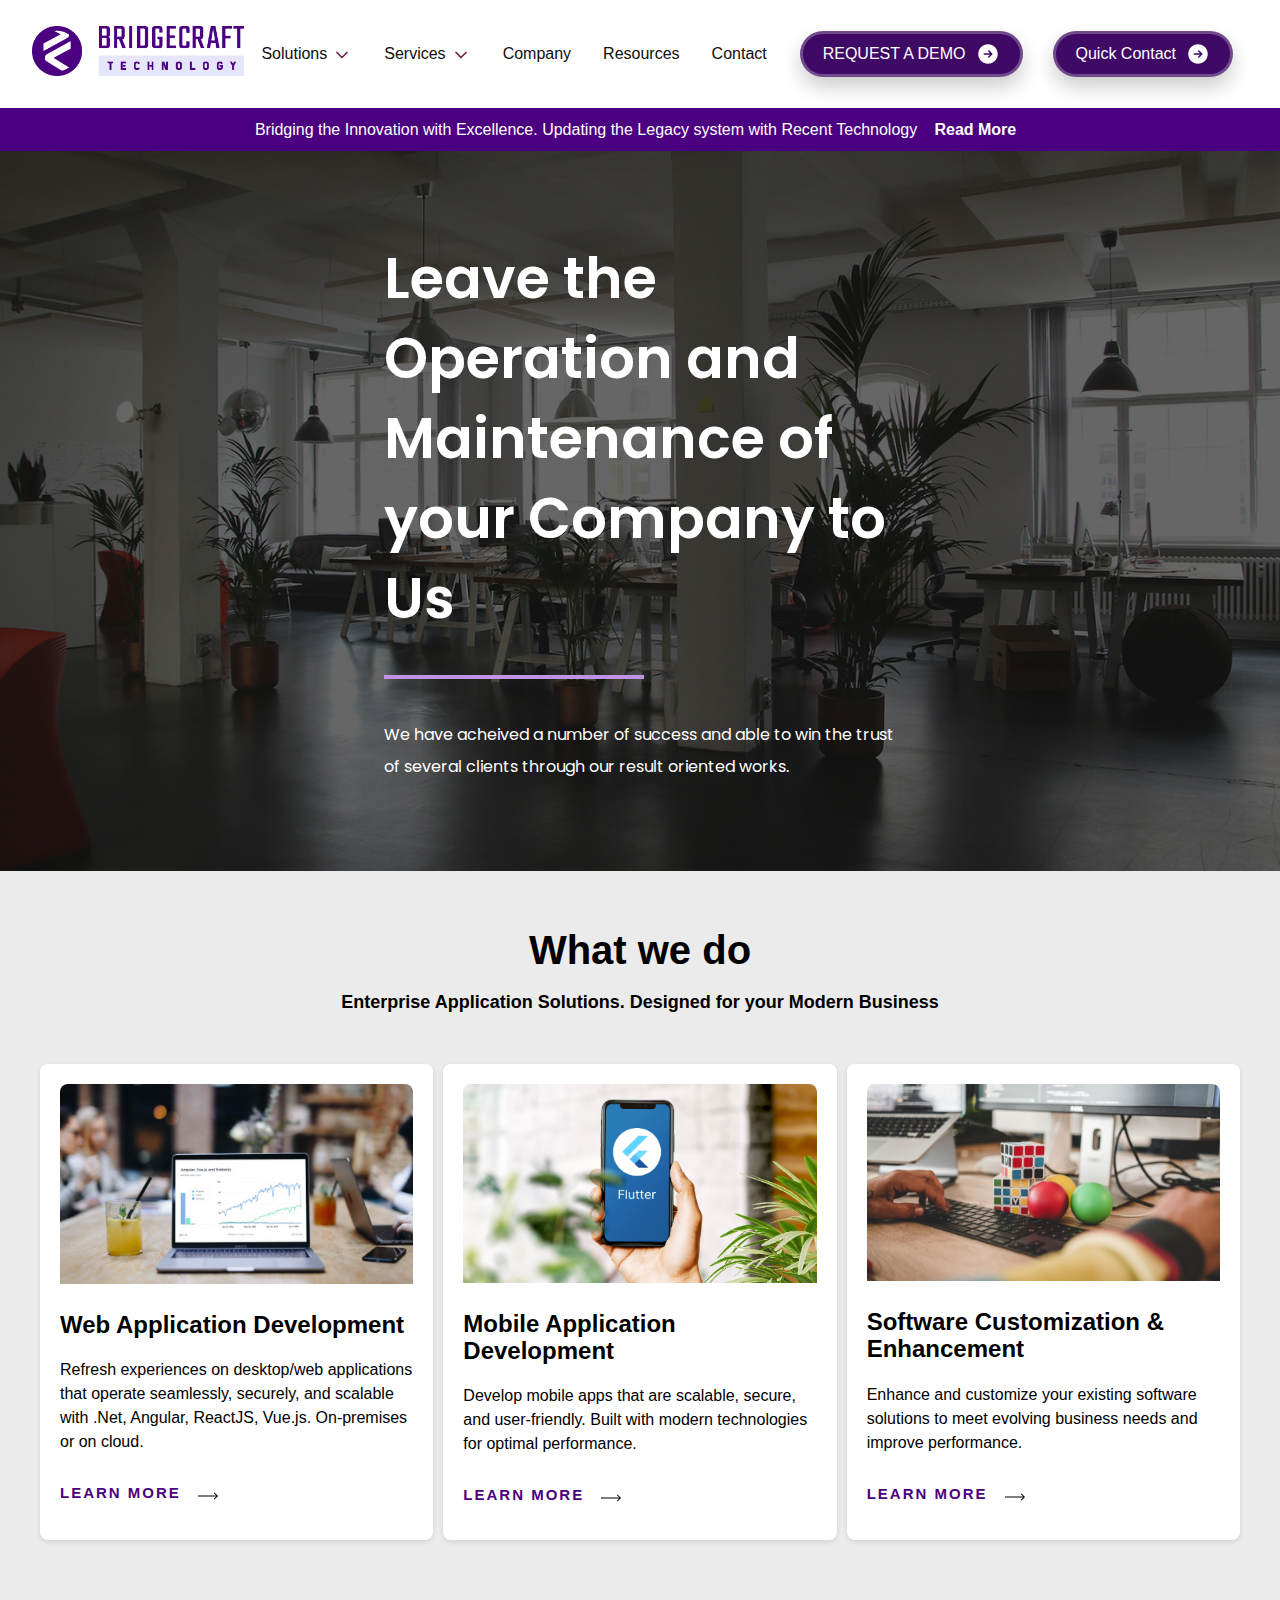
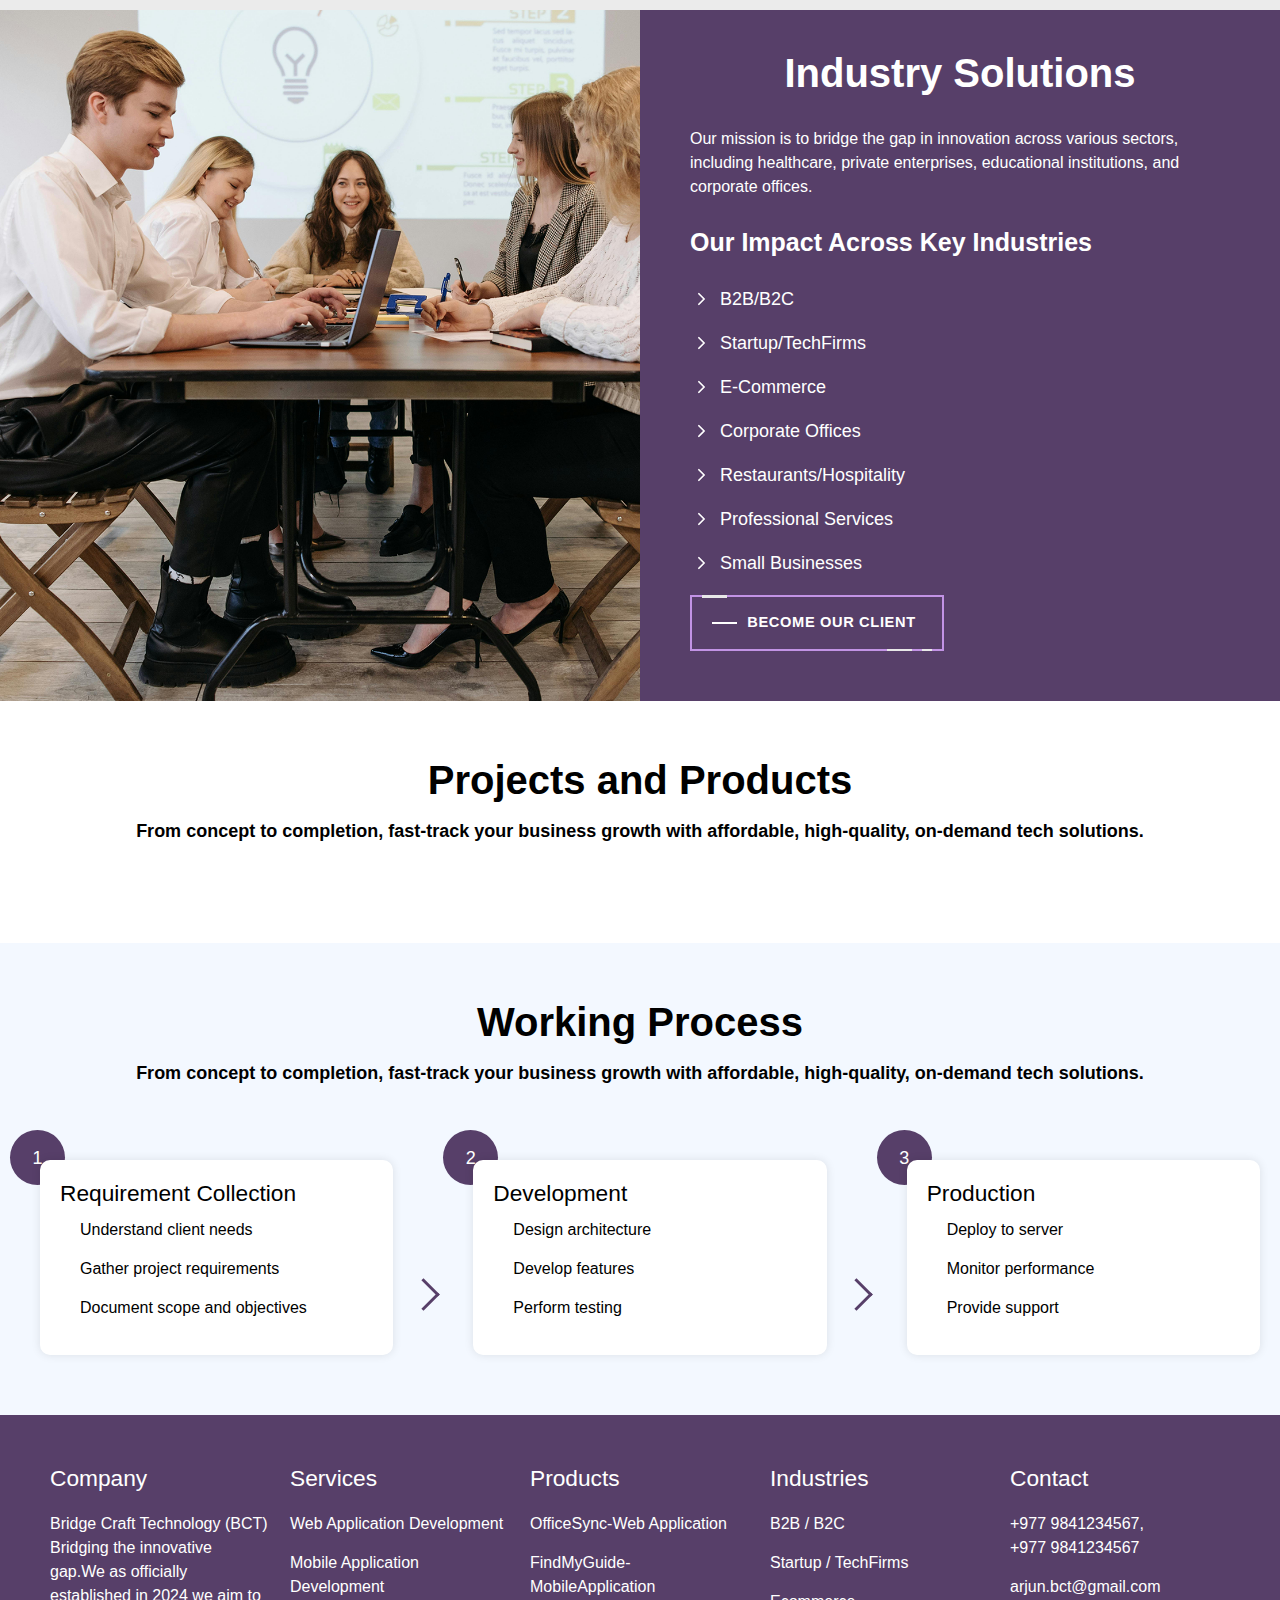
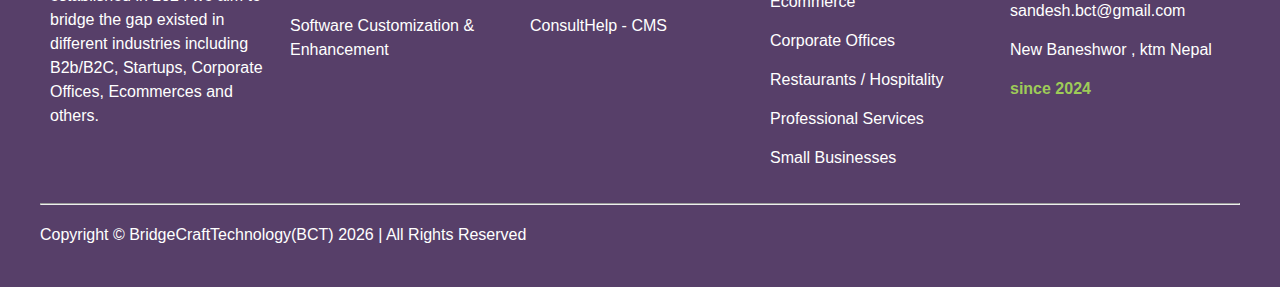
==== commit 25c0f6d0: "changes" ====
--- a/index.html
+++ b/index.html
@@ -27,6 +27,13 @@
                     <a href=""><img src="assets/images/logo.png" alt="BridgeCraftTechnology Primary Logo"></a>
 
                 </div>
+                <div class="hamburger" id="hamburger">
+                    <svg width="24" height="24" viewBox="0 0 24 24" fill="none" stroke="currentColor" stroke-width="2" stroke-linecap="round" stroke-linejoin="round">
+                        <line x1="3" y1="12" x2="21" y2="12"></line>
+                        <line x1="3" y1="6" x2="21" y2="6"></line>
+                        <line x1="3" y1="18" x2="21" y2="18"></line>
+                    </svg>
+                </div>
                 <div class="nav-menu">
                     <ul class="menu-main-ul">
                         <li class="menu-main-li"><a href="" class="menu-main-a">Solutions<svg width="20" height="20"
@@ -95,7 +102,7 @@
         <div class="hot_news_content">
             <p>Bridging the Innovation with Excellence. Updating the Legacy system with Recent Technology
                 <span><a href="">Read More &nbsp; </a></span>
-                <span class="hot-button">new</span>
+                <!-- <span class="hot-button">new</span> -->
             </p>
         </div>
     </section>
@@ -505,6 +512,16 @@
     </section>
     <script src="assets/js/main.js"></script>
     <script src="assets/OwlCarousel2-2.3.4/docs/assets/owlcarousel/owl.carousel.min.js"></script>
+    <script>
+          document.addEventListener('DOMContentLoaded', function() {
+                const hamburger = document.querySelector('#hamburger');
+                const navbar = document.querySelector('.navbar');
+
+                hamburger.addEventListener('click', function() {
+                    navbar.classList.toggle('active');
+                });
+            });
+    </script>
 </body>
 
 </html>--- a/assets/css/style.css
+++ b/assets/css/style.css
@@ -364,7 +364,10 @@
 {
     transform: rotate(180deg);
 }
-
+.hamburger {
+    display: none;
+    cursor: pointer;
+}
 .actions{
     display: flex;
 }
--- a/assets/css/responsive.css
+++ b/assets/css/responsive.css
@@ -174,4 +174,45 @@
         background: #C2E7FE;
         padding: 0 10px;
     }
+    /* navbar  */
+    .nav-menu {
+        display: none;
+        position: absolute;
+        top: 105px;
+        z-index: 9999999;
+        left: 0;
+        right: 0;
+        background-color: #fff;
+        flex-direction: column;
+        box-shadow: 0 2px 4px rgba(0, 0, 0, 0.1);
+        max-height: 0;
+        overflow: hidden;
+        transition: max-height 0.5s ease-in-out;
+    }
+    .actions{
+        display: none;
+    }
+    .menu-main-a{
+        padding: 10px 0!important;
+    }
+
+    .menu-main-ul {
+        flex-direction: column;
+        align-items: flex-start;
+    }
+    .menu-main-li {
+        margin: 0;
+        width: 100%;
+    }
+    .menu-main-a {
+        width: 100%;
+        padding: 10px 20px;
+    }
+    .hamburger {
+        display: block;
+    }
+    .navbar.active .nav-menu {
+        display: flex;
+        max-height: 500px; /* Adjust the max height as needed */
+    }
 }
